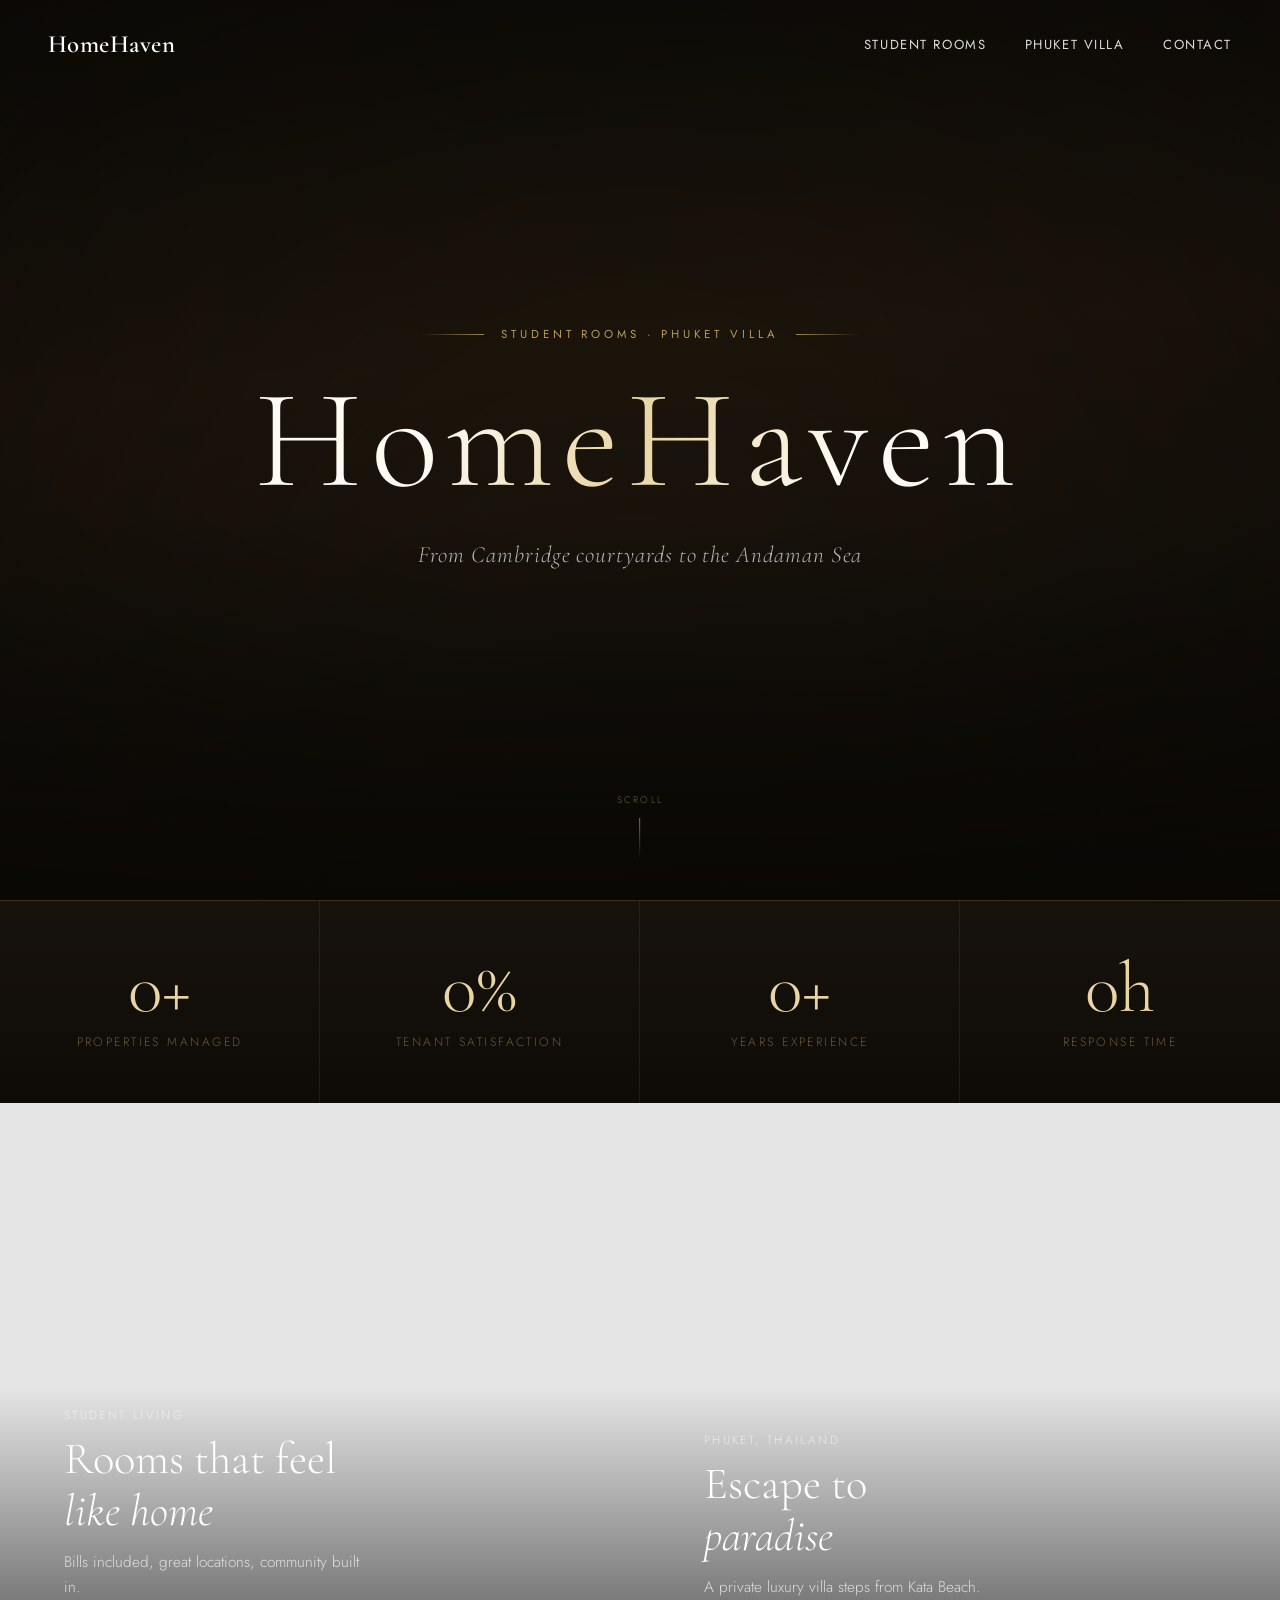
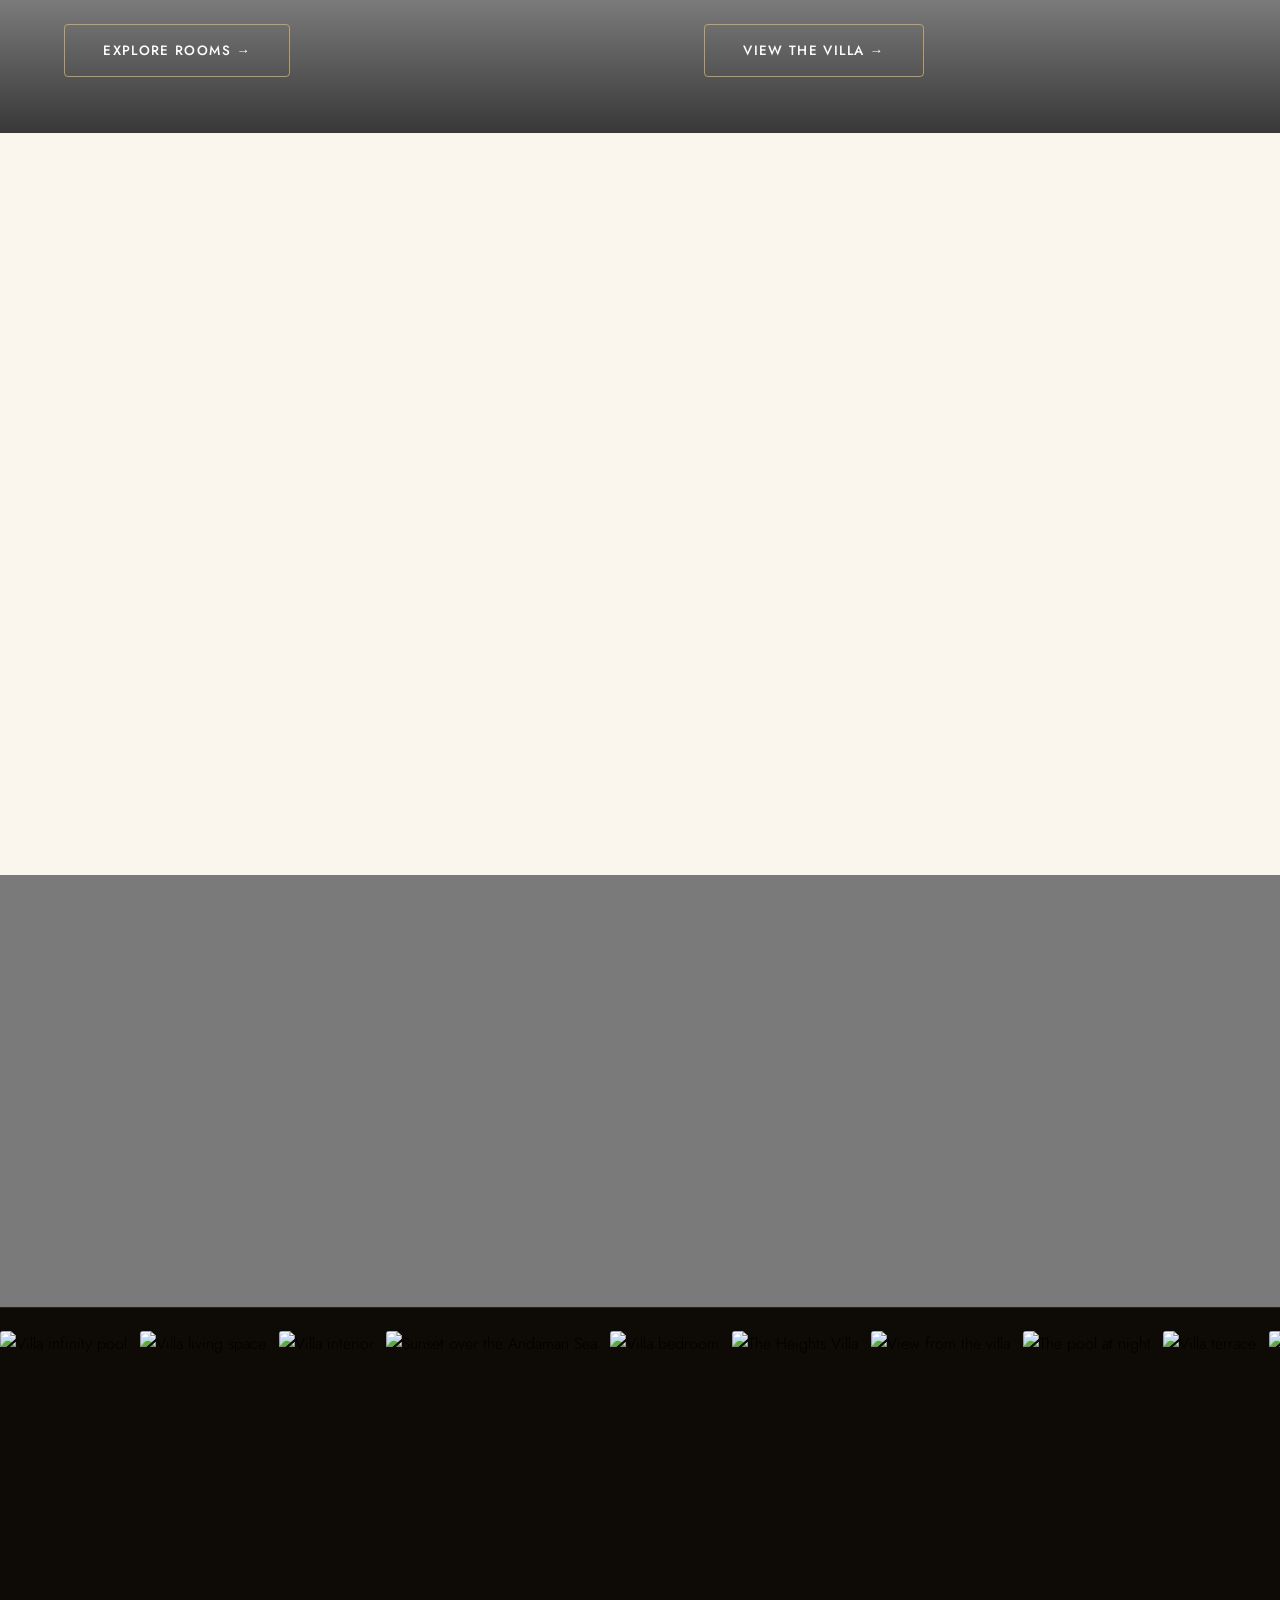
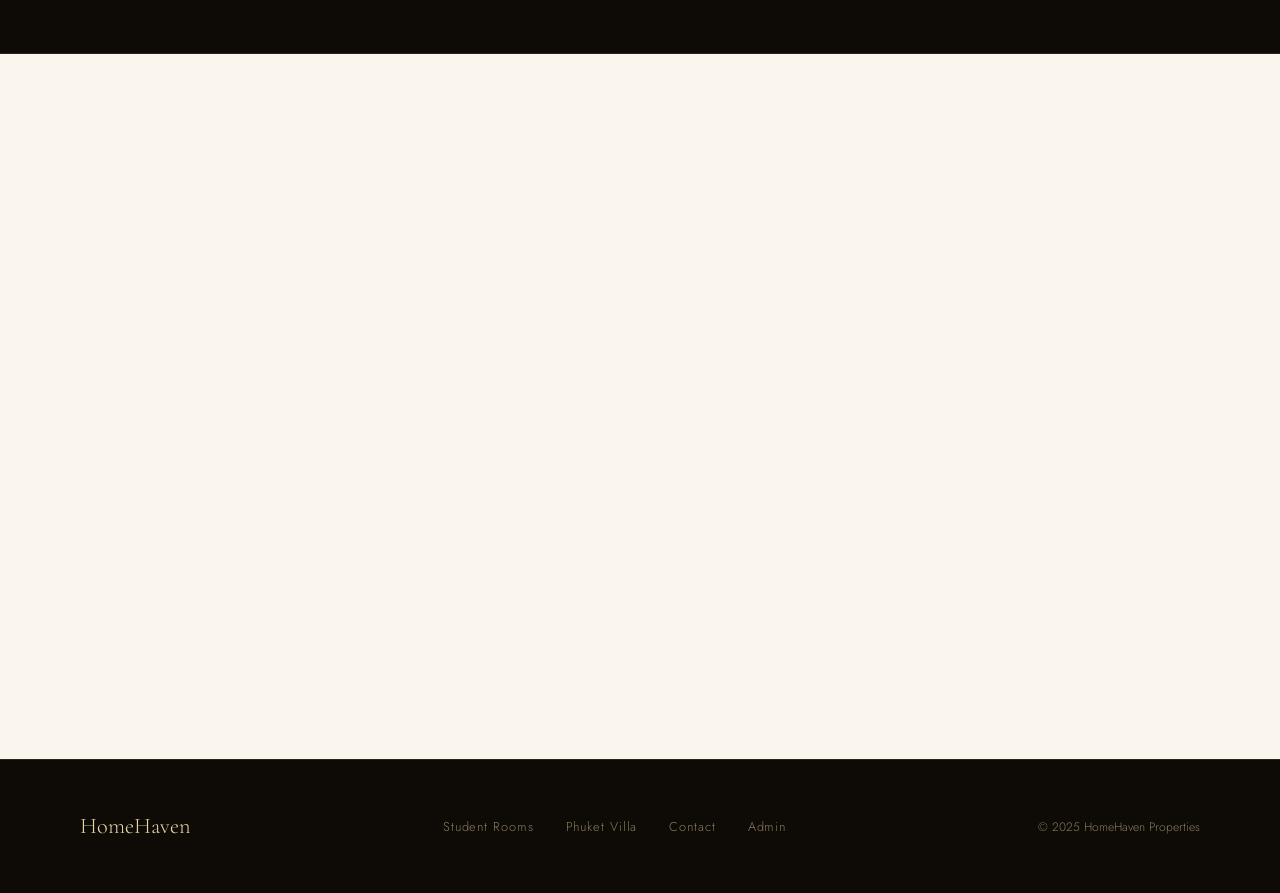
==== index.html @ a773c7b1 "Luxury resort redesign — champagne gold theme, photo marquee, Cloudinary imagery" ====
<!DOCTYPE html>
<html lang="en">
<head>
  <meta charset="UTF-8"/>
  <meta name="viewport" content="width=device-width, initial-scale=1.0"/>
  <title>HomeHaven — Private Stays · Phuket Villa & Cambridge Rooms</title>
  <meta name="description" content="HomeHaven Properties — a private luxury villa above Kata Beach, Phuket, and considered student rooms in Cambridge. Short stays, looked after properly."/>
  <meta name="theme-color" content="#0e0b07"/>
  <link rel="icon" href="data:image/svg+xml,%3Csvg xmlns='http://www.w3.org/2000/svg' viewBox='0 0 32 32'%3E%3Crect width='32' height='32' rx='6' fill='%230e0b07'/%3E%3Ctext x='16' y='22' font-family='Georgia,serif' font-size='18' fill='%23d4b36a' text-anchor='middle'%3EH%3C/text%3E%3C/svg%3E"/>
  <link rel="stylesheet" href="css/main.css"/>
  <link href="https://fonts.googleapis.com/css2?family=Cormorant+Garamond:ital,wght@0,300;0,400;0,600;1,300;1,400&family=Jost:wght@300;400;500&display=swap" rel="stylesheet"/>
</head>
<body>

  <nav class="main-nav" id="mainNav">
    <a href="index.html" class="nav-logo">HomeHaven</a>
    <div class="nav-links">
      <a href="student.html" class="nav-link">Student Rooms</a>
      <a href="phuket.html" class="nav-link">Phuket Villa</a>
      <a href="#contact" class="nav-link">Contact</a>
    </div>
    <button class="nav-toggle" id="navToggle" aria-label="Menu"><span></span><span></span><span></span></button>
  </nav>

  <!-- LAYERED PARALLAX HERO (position:fixed, behind page) -->
  <div class="para-hero" id="paraHero">
    <div class="para-layer para-sky" aria-hidden="true"></div>
    <div class="para-layer para-bg" aria-hidden="true"></div>
<div class="para-vignette" aria-hidden="true"></div>
    <div class="para-content">
      <p class="para-eyebrow">Holiday Homes &nbsp;&middot;&nbsp; Phuket Villa</p>
      <h1 class="para-wordmark">HomeHaven</h1>
      <p class="para-tagline">From Cambridge courtyards to the Andaman Sea</p>
    </div>
    <div class="para-scroll" aria-hidden="true">
      <span>Scroll</span>
      <div class="para-scroll-bar"></div>
    </div>
  </div>
  <!-- SPACER: reserves scroll distance for the fixed hero -->
  <div class="para-spacer"></div>
  <!-- PAGE BODY: slides over the hero as you scroll -->
  <div class="page-body">

  <!-- STATS STRIP -->
  <div class="stats-strip">
    <div class="stats-grid">
      <div class="stat-item">
        <p class="stat-number"><span data-count="50" id="hhStat1Num">0</span>+</p>
        <p class="stat-label" id="hhStat1Label">Properties managed</p>
      </div>
      <div class="stat-item">
        <p class="stat-number"><span data-count="98" id="hhStat2Num">0</span>%</p>
        <p class="stat-label" id="hhStat2Label">Tenant satisfaction</p>
      </div>
      <div class="stat-item">
        <p class="stat-number"><span data-count="10" id="hhStat3Num">0</span>+</p>
        <p class="stat-label" id="hhStat3Label">Years experience</p>
      </div>
      <div class="stat-item">
        <p class="stat-number"><span data-count="24" id="hhStat4Num">0</span>h</p>
        <p class="stat-label" id="hhStat4Label">Response time</p>
      </div>
    </div>
  </div>

  <!-- SPLIT PANELS — each with its own fixed background -->
  <section class="split-intro">
    <a href="student.html" class="split-panel split-student">
      <div class="split-content">
        <span class="split-tag">Student Living</span>
        <h2>Rooms that feel<br/><em>like home</em></h2>
        <p>Bills included, great locations, community built in.</p>
        <span class="btn btn-ghost">Explore Rooms →</span>
      </div>
    </a>
    <a href="phuket.html" class="split-panel split-holiday">
      <div class="split-content">
        <span class="split-tag">Phuket, Thailand</span>
        <h2>Escape to<br/><em>paradise</em></h2>
        <p>A private luxury villa steps from Kata Beach.</p>
        <span class="btn btn-ghost">View the Villa →</span>
      </div>
    </a>
  </section>

  <!-- WHY US -->
  <section class="why-section">
    <div class="container">
      <div class="reveal" style="text-align:center">
        <span class="section-label">Why rent with us</span>
        <h2 class="section-title centered">Everything taken care of</h2>
      </div>
      <div class="features-grid">
        <div class="feature-card reveal reveal-delay-1">
          <span class="feature-num">01</span>
          <svg class="feature-svg" viewBox="0 0 24 24" fill="none" stroke="currentColor" stroke-width="1.5" stroke-linecap="round" stroke-linejoin="round"><polygon points="13 2 3 14 12 14 11 22 21 10 12 10 13 2"/></svg>
          <h3>Fast Response</h3>
          <p>Enquiries answered within 24 hours, viewings arranged around you.</p>
        </div>
        <div class="feature-card reveal reveal-delay-2">
          <span class="feature-num">02</span>
          <svg class="feature-svg" viewBox="0 0 24 24" fill="none" stroke="currentColor" stroke-width="1.5" stroke-linecap="round" stroke-linejoin="round"><circle cx="7.5" cy="15.5" r="5.5"/><path d="M21 2l-9.6 9.6M15.5 7.5l3 3"/></svg>
          <h3>Hassle-Free</h3>
          <p>Clear contracts, transparent pricing, no hidden fees ever.</p>
        </div>
        <div class="feature-card reveal reveal-delay-3">
          <span class="feature-num">03</span>
          <svg class="feature-svg" viewBox="0 0 24 24" fill="none" stroke="currentColor" stroke-width="1.5" stroke-linecap="round" stroke-linejoin="round"><path d="M3 9l9-7 9 7v11a2 2 0 0 1-2 2H5a2 2 0 0 1-2-2z"/><polyline points="9 22 9 12 15 12 15 22"/></svg>
          <h3>Well-Maintained</h3>
          <p>All properties inspected regularly. Issues resolved promptly.</p>
        </div>
        <div class="feature-card reveal reveal-delay-4">
          <span class="feature-num">04</span>
          <svg class="feature-svg" viewBox="0 0 24 24" fill="none" stroke="currentColor" stroke-width="1.5" stroke-linecap="round" stroke-linejoin="round"><path d="M21 10c0 7-9 13-9 13s-9-6-9-13a9 9 0 0 1 18 0z"/><circle cx="12" cy="10" r="3"/></svg>
          <h3>Great Locations</h3>
          <p>Cambridge city centre and the shores of Phuket, Thailand.</p>
        </div>
      </div>
    </div>
  </section>

  <!-- PARALLAX QUOTE BAND -->
  <div class="parallax-band student-band-parallax">
    <div class="band-inner reveal">
      <p class="band-quote" id="hhQuote">"The best accommodation I've ever rented. It genuinely felt like home."</p>
      <cite class="band-cite" id="hhCite">— Previous tenant, Cambridge</cite>
    </div>
  </div>

  <!-- PHOTO MARQUEE -->
  <section class="photo-marquee" aria-label="Photo gallery">
    <div class="marquee-track">
      <div class="marquee-set">
        <img src="https://res.cloudinary.com/dgioaobur/image/upload/w_700,h_450,c_fill,g_auto,q_80,e_improve:40/Pool_jyj96w.jpg" alt="Villa infinity pool" loading="lazy"/>
        <img src="https://res.cloudinary.com/dgioaobur/image/upload/w_700,h_450,c_fill,g_auto,q_80,e_improve:40/B21_016_hq6j8l.jpg" alt="Villa living space" loading="lazy"/>
        <img src="https://res.cloudinary.com/dgioaobur/image/upload/w_700,h_450,c_fill,g_auto,q_80,e_improve:40/IMG_3036_w53472.jpg" alt="Villa interior" loading="lazy"/>
        <img src="https://res.cloudinary.com/dgioaobur/image/upload/w_700,h_450,c_fill,g_auto,q_80,e_improve:40/Sunset_5_es90xj.jpg" alt="Sunset over the Andaman Sea" loading="lazy"/>
        <img src="https://res.cloudinary.com/dgioaobur/image/upload/w_700,h_450,c_fill,g_auto,q_80,e_improve:40/IMG_2953_r1592f.jpg" alt="Villa bedroom" loading="lazy"/>
        <img src="https://res.cloudinary.com/dgioaobur/image/upload/w_700,h_450,c_fill,g_auto,q_80,e_improve:40/148686EC-40CD-46A1-A7B8-25753C9300AB_kpv21v.jpg" alt="The Heights Villa" loading="lazy"/>
        <img src="https://res.cloudinary.com/dgioaobur/image/upload/w_700,h_450,c_fill,g_auto,q_80,e_improve:40/B21_035_vsjcib.jpg" alt="View from the villa" loading="lazy"/>
        <img src="https://res.cloudinary.com/dgioaobur/image/upload/w_700,h_450,c_fill,g_auto,q_80,e_improve:40/Pool_at_night_lqd35w.jpg" alt="The pool at night" loading="lazy"/>
        <img src="https://res.cloudinary.com/dgioaobur/image/upload/w_700,h_450,c_fill,g_auto,q_80,e_improve:40/B21_070_kd32f7.jpg" alt="Villa terrace" loading="lazy"/>
        <img src="https://res.cloudinary.com/dgioaobur/image/upload/w_700,h_450,c_fill,g_auto,q_80,e_improve:40/B21_061_lis3tp.jpg" alt="Inside the villa" loading="lazy"/>
      </div>
      <div class="marquee-set" aria-hidden="true">
        <img src="https://res.cloudinary.com/dgioaobur/image/upload/w_700,h_450,c_fill,g_auto,q_80,e_improve:40/Pool_jyj96w.jpg" alt="Villa infinity pool" loading="lazy"/>
        <img src="https://res.cloudinary.com/dgioaobur/image/upload/w_700,h_450,c_fill,g_auto,q_80,e_improve:40/B21_016_hq6j8l.jpg" alt="Villa living space" loading="lazy"/>
        <img src="https://res.cloudinary.com/dgioaobur/image/upload/w_700,h_450,c_fill,g_auto,q_80,e_improve:40/IMG_3036_w53472.jpg" alt="Villa interior" loading="lazy"/>
        <img src="https://res.cloudinary.com/dgioaobur/image/upload/w_700,h_450,c_fill,g_auto,q_80,e_improve:40/Sunset_5_es90xj.jpg" alt="Sunset over the Andaman Sea" loading="lazy"/>
        <img src="https://res.cloudinary.com/dgioaobur/image/upload/w_700,h_450,c_fill,g_auto,q_80,e_improve:40/IMG_2953_r1592f.jpg" alt="Villa bedroom" loading="lazy"/>
        <img src="https://res.cloudinary.com/dgioaobur/image/upload/w_700,h_450,c_fill,g_auto,q_80,e_improve:40/148686EC-40CD-46A1-A7B8-25753C9300AB_kpv21v.jpg" alt="The Heights Villa" loading="lazy"/>
        <img src="https://res.cloudinary.com/dgioaobur/image/upload/w_700,h_450,c_fill,g_auto,q_80,e_improve:40/B21_035_vsjcib.jpg" alt="View from the villa" loading="lazy"/>
        <img src="https://res.cloudinary.com/dgioaobur/image/upload/w_700,h_450,c_fill,g_auto,q_80,e_improve:40/Pool_at_night_lqd35w.jpg" alt="The pool at night" loading="lazy"/>
        <img src="https://res.cloudinary.com/dgioaobur/image/upload/w_700,h_450,c_fill,g_auto,q_80,e_improve:40/B21_070_kd32f7.jpg" alt="Villa terrace" loading="lazy"/>
        <img src="https://res.cloudinary.com/dgioaobur/image/upload/w_700,h_450,c_fill,g_auto,q_80,e_improve:40/B21_061_lis3tp.jpg" alt="Inside the villa" loading="lazy"/>
      </div>
    </div>
  </section>

  <!-- CONTACT -->
  <section class="contact-section" id="contact">
    <div class="container">
      <div class="contact-grid">
        <div class="reveal">
          <span class="section-label">Get in touch</span>
          <h2 class="section-title" style="margin-bottom:1rem">Let's talk</h2>
          <p class="contact-text" style="color:var(--warm-muted);font-size:0.96rem;margin-bottom:2rem">Interested in a property or have a question? Drop us a message.</p>
          <p class="contact-detail">📧 <a href="mailto:suziezhu7717@gmail.com" id="hhEmail">suziezhu7717@gmail.com</a></p>
          <p class="contact-detail">📞 <a href="tel:07762219808" id="hhPhone">07762219808</a></p>
        </div>
        <form class="contact-form reveal reveal-delay-2" id="contactForm">
          <input type="text" name="name" placeholder="Your name" required/>
          <input type="email" name="email" placeholder="Email address" required/>
          <select name="interest">
            <option value="">Interested in…</option>
            <option>Student rooms</option>
            <option>Phuket villa</option>
            <option>General enquiry</option>
          </select>
          <textarea name="message" rows="4" placeholder="Your message"></textarea>
          <button type="submit" class="btn-submit">Send message</button>
          <p class="form-success" id="formSuccess"></p>
        </form>
      </div>
    </div>
  </section>

  <footer class="site-footer">
    <div class="container footer-inner">
      <p class="footer-logo">HomeHaven</p>
      <nav class="footer-nav">
        <a href="student.html">Student Rooms</a>
        <a href="phuket.html">Phuket Villa</a>
        <a href="#contact">Contact</a>
        <a href="admin/">Admin</a>
      </nav>
      <p class="footer-legal">© 2025 HomeHaven Properties</p>
    </div>
  </footer>

  </div><!-- /page-body -->

  <div class="property-modal" id="propModal">
    <div class="modal-backdrop" id="modalBackdrop"></div>
    <div class="modal-content"><button class="modal-close" id="modalClose">✕</button><div id="modalBody"></div></div>
  </div>

  <script src="js/properties.js"></script>
  <script src="js/content.js"></script>
  <script src="js/main.js"></script>
  <script>
  // ── CONFIG LOADER (config/index.json) ─────────────────────────────────────
  fetch('config/index.json', { cache: 'no-cache' }).then(r => r.json()).then(cfg => {
    const set = (sel, val) => { const el = document.querySelector(sel); if (el) el.textContent = val; };

    // Hero eyebrow
    set('.para-eyebrow', cfg.hero.eyebrow);
    if (cfg.hero.tagline) set('.para-tagline', cfg.hero.tagline);

    // Split panels
    document.querySelectorAll('.split-panel').forEach((panel, i) => {
      const p = cfg.splitPanels[i]; if (!p) return;
      set.call(null, '', ''); // no-op; use direct queries below
      const tag = panel.querySelector('.split-tag');
      const h2  = panel.querySelector('h2');
      const txt = panel.querySelector('p');
      const btn = panel.querySelector('.btn');
      if (tag) tag.textContent = p.tag;
      if (h2)  h2.innerHTML = p.headingLine1 + '<br/><em>' + p.headingLine2 + '</em>';
      if (txt) txt.textContent = p.text;
      if (btn) btn.textContent = p.button;
    });

    // Why us
    set('.why-section .section-label', cfg.whyUs.sectionLabel);
    set('.why-section .section-title', cfg.whyUs.heading);
    document.querySelectorAll('.feature-card').forEach((card, i) => {
      const item = cfg.whyUs.cards[i]; if (!item) return;
      card.querySelector('.feature-num').textContent = item.num;
      card.querySelector('h3').textContent = item.heading;
      card.querySelector('p').textContent = item.text;
    });

    // Contact section
    set('.contact-section .section-label', cfg.contact.sectionLabel);
    set('.contact-section .section-title', cfg.contact.heading);
    set('.contact-text', cfg.contact.text);

    // Footer
    set('.footer-legal', cfg.footer.legal);
  }).catch(() => {});
  </script>
</body>
</html>
---- css/main.css ----
/* =============================================
   HOMEHAVEN — MAIN CSS v2
   True parallax: background-attachment:fixed
   Fully responsive with clamp() and fluid grids
   ============================================= */

:root {
  --warm-bg: #faf6ee;
  --warm-mid: #e9dfc9;
  --warm-dark: #17120c;
  --warm-accent: #a8802e;
  --warm-accent-light: #d4b36a;
  --warm-text: #33291b;
  --warm-muted: #7d6b4e;

  --modern-bg: #f6f3ea;
  --modern-dark: #0d1410;
  --modern-accent: #a8802e;
  --modern-accent-light: #d4b36a;
  --modern-text: #1a2019;
  --modern-muted: #5d604f;
  --modern-line: #d9d2bd;

  --gold: #a8802e;
  --gold-light: #d4b36a;
  --champagne: #e9d5a3;

  --white: #ffffff;
  --radius: 4px;
  --radius-lg: 14px;
  --shadow: 0 4px 28px rgba(0,0,0,0.09);
  --shadow-lg: 0 16px 56px rgba(0,0,0,0.16);
  --tr: 0.35s cubic-bezier(0.4,0,0.2,1);

  /* Fluid spacing */
  --space-xs: clamp(0.5rem, 1vw, 0.75rem);
  --space-sm: clamp(1rem, 2vw, 1.5rem);
  --space-md: clamp(2rem, 4vw, 3.5rem);
  --space-lg: clamp(4rem, 8vw, 7rem);
  --space-xl: clamp(6rem, 12vw, 10rem);
}

*, *::before, *::after { box-sizing: border-box; margin: 0; padding: 0; }
html { scroll-behavior: smooth; font-size: 16px; }
body { font-family: 'Jost', sans-serif; font-weight: 300; line-height: 1.65; -webkit-font-smoothing: antialiased; }
img { max-width: 100%; display: block; }
a { text-decoration: none; color: inherit; }
button { cursor: pointer; border: none; background: none; font-family: inherit; }

/* =============================================
   CONTAINER
   ============================================= */
.container {
  max-width: min(1240px, 95vw);
  margin: 0 auto;
  padding: 0 clamp(1rem, 4vw, 3rem);
}

/* =============================================
   NAV
   ============================================= */
.main-nav {
  position: fixed; top: 0; left: 0; right: 0;
  z-index: 100;
  display: flex; align-items: center; justify-content: space-between;
  padding: clamp(1rem, 2.5vw, 1.5rem) clamp(1.5rem, 4vw, 3rem);
  transition: background var(--tr), padding var(--tr), box-shadow var(--tr);
}

.main-nav.scrolled {
  background: rgba(14,11,7,0.82);
  backdrop-filter: blur(18px);
  -webkit-backdrop-filter: blur(18px);
  padding: 0.9rem clamp(1.5rem, 4vw, 3rem);
  box-shadow: 0 1px 0 rgba(212,179,106,0.18);
}

.nav-logo {
  font-family: 'Cormorant Garamond', serif;
  font-size: clamp(1.2rem, 2.5vw, 1.55rem);
  font-weight: 600; letter-spacing: 0.02em;
  color: var(--white); transition: color var(--tr);
}
.main-nav.scrolled .nav-logo { color: var(--champagne); }

.nav-links { display: flex; gap: clamp(1.5rem, 3vw, 2.5rem); align-items: center; }

.nav-link {
  font-size: clamp(0.72rem, 1.1vw, 0.82rem);
  font-weight: 400; letter-spacing: 0.12em; text-transform: uppercase;
  color: rgba(255,255,255,0.85); transition: color var(--tr);
  position: relative;
}
.nav-link::after {
  content: ''; position: absolute; bottom: -3px; left: 0;
  width: 0; height: 1px; background: currentColor; transition: width var(--tr);
}
.nav-link:hover::after, .nav-link.active::after { width: 100%; }
.main-nav.scrolled .nav-link { color: rgba(233,213,163,0.66); }
.main-nav.scrolled .nav-link.active { color: var(--gold-light); }

.nav-toggle { display: none; flex-direction: column; gap: 5px; padding: 6px; z-index: 101; }
.nav-toggle span { display: block; width: 22px; height: 1.5px; background: var(--white); transition: var(--tr); }
.main-nav.scrolled .nav-toggle span { background: var(--champagne); }

.nav-toggle.open span:nth-child(1) { transform: rotate(45deg) translate(4px, 4px); }
.nav-toggle.open span:nth-child(2) { opacity: 0; }
.nav-toggle.open span:nth-child(3) { transform: rotate(-45deg) translate(4px, -4px); }

/* =============================================
   TRUE PARALLAX HERO
   background-attachment: fixed keeps image still;
   text (z-index:2) scrolls naturally over it
   ============================================= */

.parallax-hero {
  position: relative;
  height: 100svh; min-height: 560px;
  display: flex; align-items: center; justify-content: center;
  overflow: hidden;
}

/* The fixed background — image stays put as page scrolls */
.parallax-hero::before {
  content: '';
  position: absolute; inset: 0;
  background-attachment: fixed;
  background-size: cover;
  background-position: center 90% 90%;
  z-index: 0;
}

/* Darkening overlay */
.parallax-hero::after {
  content: '';
  position: absolute; inset: 0;
  z-index: 1;
}

/* Text content scrolls over the fixed image */
.parallax-hero .hero-content {
  position: relative;
  z-index: 2;
  color: var(--white);
  text-align: center;
  padding: 0 clamp(1rem, 5vw, 3rem);
  max-width: min(820px, 95vw);
  animation: heroUp 1.2s cubic-bezier(0.22,1,0.36,1) forwards;
}

@keyframes heroUp {
  from { opacity: 0; transform: translateY(36px); }
  to   { opacity: 1; transform: translateY(0); }
}

/* =============================================
   LAYERED PARALLAX HERO
   ============================================= */
.para-hero {
  position: fixed; top: 0; left: 0; right: 0;
  height: 100svh; min-height: 620px;
  overflow: hidden; z-index: 0;
  background: #0a0805;
}

.para-layer { position: absolute; will-change: transform; }

.para-sky {
  inset: 0; z-index: 0;
  background: linear-gradient(175deg, #0e0c08 0%, #1e160c 40%, #14100a 70%, #0a0805 100%);
}

.para-bg {
  inset: 0; z-index: 1;
  background-image: url('https://res.cloudinary.com/dgioaobur/image/upload/w_2000,h_2400,c_fill,g_center,q_85,e_improve:40,e_vibrance:15/Boat_photo_xyisib.jpg');
  background-size: cover; background-position: center 35%;
  opacity: 0.72;
}

.para-mid {
  position: absolute;
  bottom: 0; left: -2px; right: -2px;
  height: 58%; z-index: 2;
}
.para-mid svg, .para-fg svg {
  position: absolute; bottom: 0; left: 0; width: 100%; height: 100%;
}

.para-fg {
  position: absolute;
  bottom: 0; left: -2px; right: -2px;
  height: 44%; z-index: 3;
}

.para-vignette {
  position: absolute; inset: 0; z-index: 4; pointer-events: none;
  background:
    radial-gradient(ellipse at 50% 100%, transparent 30%, rgba(10,8,5,0.55) 100%),
    linear-gradient(to bottom, rgba(10,8,5,0.2) 0%, transparent 22%, transparent 58%, rgba(10,8,5,0.88) 100%);
}

.para-content {
  position: absolute; inset: 0; z-index: 5;
  display: flex; flex-direction: column;
  align-items: center; justify-content: center;
  color: #fff; text-align: center;
  padding: 0 clamp(1rem, 5vw, 3rem);
  will-change: transform, opacity;
  animation: paraIn 1.8s cubic-bezier(0.22,1,0.36,1) both;
}
@keyframes paraIn {
  from { opacity: 0; }
  to   { opacity: 1; }
}

.para-eyebrow {
  font-family: 'Jost', sans-serif;
  font-size: clamp(0.6rem, 0.9vw, 0.75rem);
  font-weight: 400; letter-spacing: 0.34em; text-transform: uppercase;
  color: rgba(212,179,106,0.85); margin-bottom: 1.6rem;
  display: flex; align-items: center; gap: 1.1rem;
}
.para-eyebrow::before, .para-eyebrow::after {
  content: ''; width: clamp(28px, 5vw, 64px); height: 1px;
  background: linear-gradient(to right, transparent, rgba(212,179,106,0.7));
}
.para-eyebrow::after { background: linear-gradient(to left, transparent, rgba(212,179,106,0.7)); }

.para-wordmark {
  font-family: 'Cormorant Garamond', serif;
  font-size: clamp(4.5rem, 11vw, 10rem);
  font-weight: 300; line-height: 1;
  background: linear-gradient(115deg, #fdfaf2 25%, var(--champagne) 50%, #fdfaf2 75%);
  -webkit-background-clip: text; background-clip: text;
  color: transparent;
  animation: wordmarkTrack 2.6s cubic-bezier(0.22,1,0.36,1) both;
}
@keyframes wordmarkTrack {
  from { letter-spacing: 0.22em; opacity: 0; filter: blur(6px); }
  to   { letter-spacing: 0.06em; opacity: 1; filter: blur(0); }
}
.para-tagline {
  margin-top: 1.6rem;
  font-family: 'Cormorant Garamond', serif; font-style: italic;
  font-size: clamp(1.05rem, 2.2vw, 1.45rem); font-weight: 300;
  color: rgba(255,255,255,0.68); letter-spacing: 0.04em;
  animation: paraIn 2.6s 0.6s cubic-bezier(0.22,1,0.36,1) both;
}

.para-scroll {
  position: absolute; bottom: 2.5rem; left: 50%; transform: translateX(-50%);
  z-index: 6;
  display: flex; flex-direction: column; align-items: center; gap: 0.6rem;
  color: rgba(212,179,106,0.5);
  font-family: 'Jost', sans-serif;
  font-size: 0.6rem; letter-spacing: 0.22em; text-transform: uppercase;
  animation: paraScrollBounce 2.5s ease-in-out infinite;
}
.para-scroll-bar {
  width: 1px; height: 42px;
  background: linear-gradient(to bottom, rgba(212,179,106,0.65), transparent);
}
@keyframes paraScrollBounce {
  0%, 100% { opacity: 0.38; transform: translateX(-50%) translateY(0); }
  50%       { opacity: 0.7;  transform: translateX(-50%) translateY(8px); }
}

.para-spacer { height: 100svh; pointer-events: none; }
.page-body   { position: relative; z-index: 1; }

/* Student hero */
.student-hero::before {
  background-image: url('https://images.unsplash.com/photo-1555854877-bab0e564b8d5?w=1800&q=80');
  background-position: center 40%;
}
.student-hero::after {
  background: linear-gradient(110deg, rgba(44,33,24,0.76) 0%, rgba(44,33,24,0.15) 65%);
}
.student-hero .hero-content { text-align: left; margin: 0 0 0 5vw; max-width: 620px; }

/* Phuket hero */
.phuket-hero::before {
  background-image: url('https://res.cloudinary.com/dgioaobur/image/upload/w_1800,h_1200,c_fill,g_auto,q_80/B21_035_vsjcib.jpg');
  background-position: center 40%;
}
.phuket-hero::after {
  background: linear-gradient(to bottom, rgba(14,18,9,0.55) 0%, rgba(14,18,9,0.3) 45%, rgba(14,18,9,0.7) 100%);
}

/* Section parallax (mid-page) */
.parallax-band {
  position: relative;
  padding: clamp(5rem, 12vw, 9rem) 0;
  overflow: hidden;
}
.parallax-band::before {
  content: '';
  position: absolute; inset: 0;
  background-attachment: fixed;
  background-size: cover;
  background-position: center;
  z-index: 0;
}
.parallax-band::after {
  content: '';
  position: absolute; inset: 0;
  background: rgba(0,0,0,0.52);
  z-index: 1;
}
.parallax-band .band-inner {
  position: relative; z-index: 2;
  color: var(--white); text-align: center;
  padding: 0 clamp(1rem, 5vw, 3rem);
}
.band-inner::before {
  content: ''; display: block; width: 56px; height: 1px;
  background: var(--gold-light); margin: 0 auto 2.2rem; opacity: 0.85;
}

.student-band-parallax::before {
  background-image: url('https://res.cloudinary.com/dgioaobur/image/upload/w_1800,h_900,c_fill,g_auto,q_85,e_improve:40,e_vibrance:15/Sunset_5_es90xj.jpg');
}
.phuket-band-parallax::before {
  background-image: url('https://res.cloudinary.com/dgioaobur/image/upload/w_1800,h_900,c_fill,g_auto,q_85,e_improve:40,e_vibrance:15/IMG_2927_fmneuz.jpg');
}

/* =============================================
   HERO TYPOGRAPHY
   ============================================= */
.hero-eyebrow {
  display: inline-block;
  font-size: clamp(0.68rem, 1.2vw, 0.78rem);
  letter-spacing: 0.24em; text-transform: uppercase;
  color: rgba(255,255,255,0.6);
  margin-bottom: clamp(1rem, 2vw, 1.5rem);
}

.hero-title {
  font-family: 'Cormorant Garamond', serif;
  font-size: clamp(3rem, 8vw, 6.5rem);
  font-weight: 300; line-height: 1.06;
  margin-bottom: clamp(1rem, 2vw, 1.5rem);
}
.hero-title em { font-style: italic; font-weight: 400; }

.hero-sub {
  font-size: clamp(0.95rem, 1.8vw, 1.1rem);
  color: rgba(255,255,255,0.72);
  max-width: 520px; margin: 0 auto clamp(2rem, 4vw, 3rem);
  font-weight: 300;
}
.student-hero .hero-sub { margin-left: 0; }

.hero-ctas { display: flex; gap: 1rem; justify-content: center; flex-wrap: wrap; }
.student-hero .hero-ctas { justify-content: flex-start; }

.scroll-hint {
  position: absolute; bottom: clamp(1.5rem, 3vw, 2.5rem); left: 50%;
  transform: translateX(-50%);
  z-index: 2; color: rgba(255,255,255,0.45);
  display: flex; flex-direction: column; align-items: center; gap: 0.5rem;
  font-size: 0.68rem; letter-spacing: 0.15em; text-transform: uppercase;
  animation: scrollPulse 2.2s ease-in-out infinite;
}
.scroll-hint-line { width: 1px; height: 36px; background: linear-gradient(to bottom, rgba(255,255,255,0.45), transparent); }
@keyframes scrollPulse {
  0%,100% { transform: translateX(-50%) translateY(0); opacity: 0.6; }
  50%      { transform: translateX(-50%) translateY(7px); opacity: 1; }
}

/* =============================================
   BUTTONS
   ============================================= */
.btn {
  display: inline-block;
  padding: clamp(0.7rem, 1.5vw, 0.9rem) clamp(1.5rem, 3vw, 2.4rem);
  font-family: 'Jost', sans-serif;
  font-size: clamp(0.74rem, 1.2vw, 0.84rem);
  font-weight: 500; letter-spacing: 0.1em; text-transform: uppercase;
  transition: all var(--tr); border-radius: var(--radius);
  white-space: nowrap;
}
.btn-warm  { background: linear-gradient(135deg, #8f6b24, var(--gold-light)); color: #fff; }
.btn-warm:hover  { background: linear-gradient(135deg, var(--gold), #e2c47e); transform: translateY(-2px); box-shadow: 0 10px 30px rgba(168,128,46,0.45); }
.btn-modern { background: linear-gradient(135deg, #8f6b24, var(--gold-light)); color: #fff; }
.btn-modern:hover { background: linear-gradient(135deg, var(--gold), #e2c47e); transform: translateY(-2px); box-shadow: 0 10px 30px rgba(168,128,46,0.45); }
.btn-ghost  { border: 1px solid rgba(212,179,106,0.75); color: #fff; }
.btn-ghost:hover { border-color: var(--gold-light); background: rgba(212,179,106,0.14); box-shadow: 0 0 24px rgba(212,179,106,0.25); }
.btn-dark   { background: var(--warm-dark); color: #fff; }
.btn-dark:hover { background: var(--warm-accent); transform: translateY(-2px); }
.btn-lg { padding: clamp(0.9rem, 2vw, 1.15rem) clamp(2rem, 4vw, 3rem); font-size: clamp(0.8rem, 1.4vw, 0.92rem); }

/* =============================================
   SECTION TITLES
   ============================================= */
.section-label {
  display: block;
  font-size: clamp(0.68rem, 1.1vw, 0.76rem);
  letter-spacing: 0.28em; text-transform: uppercase;
  color: var(--gold);
  margin-bottom: 0.8rem;
}
.section-label::before {
  content: ''; display: inline-block; width: 2rem; height: 1px;
  background: var(--gold); margin-right: 0.8rem; vertical-align: middle; opacity: 0.7;
}
.section-title {
  font-family: 'Cormorant Garamond', serif;
  font-size: clamp(2rem, 5vw, 3.4rem);
  font-weight: 400; line-height: 1.15;
  color: var(--warm-dark);
  margin-bottom: clamp(2.5rem, 5vw, 4rem);
}
.section-title.centered { text-align: center; }
.section-title em { font-style: italic; }

/* =============================================
   HOMEPAGE SPLIT
   ============================================= */
.split-intro {
  display: grid;
  grid-template-columns: 1fr 1fr;
  min-height: clamp(400px, 70vh, 700px);
}

.split-panel {
  position: relative; overflow: hidden;
  display: flex; align-items: flex-end; padding: clamp(2rem, 5vw, 4rem);
  cursor: pointer;
}

/* Fixed background per panel */
.split-panel::before {
  content: '';
  position: absolute; inset: 0;
  background-attachment: fixed;
  background-size: cover;
  background-position: center;
  transition: transform 0.6s ease;
  z-index: 0;
}
.split-panel::after {
  content: ''; position: absolute; inset: 0;
  background: linear-gradient(to top, rgba(0,0,0,0.78) 0%, rgba(0,0,0,0.1) 55%);
  z-index: 1;
  transition: opacity var(--tr);
}
.split-panel:hover::after { opacity: 0.65; }
.split-panel::before { transition: transform 0.8s cubic-bezier(0.25,0.46,0.45,0.94); }
.split-panel:hover::before { transform: scale(1.06); }

.split-student::before { background-image: url('https://images.unsplash.com/photo-1522708323590-d24dbb6b0267?w=1400&q=80'); }
.split-holiday::before { background-image: url('https://res.cloudinary.com/dgioaobur/image/upload/w_1400,h_900,c_fill,g_auto,q_85,e_improve:40,e_vibrance:15/Pool_jyj96w.jpg'); }

.split-content {
  position: relative; z-index: 2; color: #fff;
  transform: translateY(8px); transition: transform var(--tr);
}
.split-panel:hover .split-content { transform: translateY(0); }

.split-tag {
  display: block;
  font-size: clamp(0.68rem, 1vw, 0.74rem);
  letter-spacing: 0.2em; text-transform: uppercase;
  color: rgba(255,255,255,0.58); margin-bottom: 0.6rem;
}
.split-content h2 {
  font-family: 'Cormorant Garamond', serif;
  font-size: clamp(1.8rem, 3.5vw, 2.8rem);
  font-weight: 300; line-height: 1.15; margin-bottom: 0.8rem;
}
.split-content h2 em { font-style: italic; }
.split-content p { color: rgba(255,255,255,0.72); font-size: clamp(0.85rem, 1.3vw, 0.96rem); max-width: 300px; margin-bottom: 1.5rem; }

/* =============================================
   STATS STRIP
   ============================================= */
.stats-strip {
  background: linear-gradient(180deg, #17120c, #0e0b07);
  border-top: 1px solid rgba(212,179,106,0.22);
}
.stats-grid {
  display: grid;
  grid-template-columns: repeat(4, 1fr);
}
.stat-item {
  display: flex; flex-direction: column; align-items: center; text-align: center;
  padding: clamp(2rem, 4vw, 3.5rem) clamp(1rem, 2vw, 2rem);
  border-right: 1px solid rgba(255,255,255,0.07);
}
.stat-item:last-child { border-right: none; }
.stat-number {
  font-family: 'Cormorant Garamond', serif;
  font-size: clamp(3rem, 6vw, 4.5rem);
  font-weight: 300; line-height: 1;
  color: var(--champagne); margin-bottom: 0.5rem;
}
.stat-label {
  font-size: clamp(0.68rem, 1vw, 0.76rem);
  letter-spacing: 0.2em; text-transform: uppercase;
  color: rgba(212,179,106,0.45);
}

/* =============================================
   FEATURES GRID
   ============================================= */
.why-section { padding: var(--space-xl) 0; background: var(--warm-bg); }

.features-grid {
  display: grid;
  grid-template-columns: repeat(4, 1fr);
  gap: 0 clamp(1.5rem, 3vw, 3rem);
}

.feature-card {
  background: transparent; border-radius: 0; box-shadow: none;
  padding: clamp(2rem, 3vw, 2.5rem) 0;
  text-align: left;
  border-top: 1px solid var(--warm-mid);
  position: relative;
  transition: none;
}
.feature-card::before {
  content: '';
  position: absolute; top: -1px; left: 0;
  width: 2.5rem; height: 2px;
  background: var(--warm-accent);
  transition: width 0.5s cubic-bezier(0.4,0,0.2,1);
}
.feature-card:hover::before { width: 100%; }
.feature-num {
  display: block;
  font-family: 'Cormorant Garamond', serif;
  font-size: clamp(2.5rem, 4vw, 3.5rem);
  font-weight: 300; line-height: 1;
  color: rgba(168,128,46,0.30);
  margin-bottom: 0.8rem;
}
.feature-svg {
  width: 26px; height: 26px;
  color: var(--warm-accent);
  margin-bottom: 1rem; display: block;
}
.feature-card h3 { font-family: 'Cormorant Garamond', serif; font-size: clamp(1.1rem, 1.8vw, 1.35rem); font-weight: 600; color: var(--warm-dark); margin-bottom: 0.5rem; }
.feature-card p { color: var(--warm-muted); font-size: clamp(0.82rem, 1.2vw, 0.9rem); }

/* =============================================
   PROPERTY CARDS
   ============================================= */
.properties-grid {
  display: grid;
  grid-template-columns: repeat(auto-fill, minmax(min(100%, 300px), 1fr));
  gap: clamp(1rem, 2.5vw, 2rem);
}

.property-card {
  border-radius: var(--radius-lg); overflow: hidden; cursor: pointer;
  background: #fff; box-shadow: var(--shadow);
  transition: transform var(--tr), box-shadow var(--tr);
}
.property-card:hover { transform: translateY(-8px); box-shadow: var(--shadow-lg); }

.card-image { position: relative; width: 100%; aspect-ratio: 16/10; overflow: hidden; background: var(--warm-mid); }
.card-image img { width: 100%; height: 100%; object-fit: cover; transition: transform 0.65s ease; }
.property-card:hover .card-image img { transform: scale(1.07); }

.card-badge { position: absolute; top: 0.9rem; right: 0.9rem; padding: 0.28rem 0.75rem; border-radius: 20px; font-size: 0.7rem; font-weight: 500; letter-spacing: 0.07em; text-transform: uppercase; }
.badge-available { background: #2d7d46; color: #fff; }
.badge-let        { background: #c0392b; color: #fff; }
.badge-unavailable{ background: #888; color: #fff; }

.card-body { padding: clamp(1rem, 2.5vw, 1.5rem); }
.card-tag { font-size: 0.72rem; letter-spacing: 0.14em; text-transform: uppercase; color: var(--warm-muted); margin-bottom: 0.35rem; }
.card-title { font-family: 'Cormorant Garamond', serif; font-size: clamp(1.1rem, 2vw, 1.35rem); font-weight: 600; color: var(--warm-dark); margin-bottom: 0.3rem; }
.card-location { font-size: 0.84rem; color: var(--warm-muted); margin-bottom: 0.8rem; }
.card-meta { display: flex; gap: 1rem; font-size: 0.8rem; color: var(--warm-muted); margin-bottom: 0.8rem; }
.card-price { font-size: 1.05rem; font-weight: 500; color: var(--warm-accent); }

.no-properties { text-align: center; padding: clamp(3rem, 8vw, 6rem) 2rem; color: var(--warm-muted); }
.no-properties .empty-icon { font-size: 3rem; margin-bottom: 1rem; }
.no-properties h3 { font-family: 'Cormorant Garamond', serif; font-size: 1.8rem; color: var(--warm-dark); margin-bottom: 0.4rem; }

/* =============================================
   PARALLAX QUOTE / BAND CONTENT
   ============================================= */
.band-quote {
  font-family: 'Cormorant Garamond', serif;
  font-size: clamp(1.5rem, 4vw, 2.8rem);
  font-style: italic; font-weight: 300; line-height: 1.4;
  margin-bottom: 1.2rem; color: #fff;
  transition: opacity 0.7s ease, transform 0.7s ease;
}
.band-cite {
  font-size: 0.78rem; letter-spacing: 0.16em; text-transform: uppercase;
  color: rgba(212,179,106,0.62);
  transition: opacity 0.7s ease, transform 0.7s ease;
}
.quote-fade { opacity: 0 !important; transform: translateY(12px); }

/* =============================================
   LISTINGS SECTION HEADER + FILTERS
   ============================================= */
.listings-section { padding: var(--space-lg) 0 var(--space-xl); }

.listings-header {
  display: flex; align-items: flex-end; justify-content: space-between;
  flex-wrap: wrap; gap: 1.5rem;
  margin-bottom: clamp(2rem, 4vw, 3rem);
}
.listings-header .section-title { margin-bottom: 0; }

.filter-bar { display: flex; gap: 0.5rem; flex-wrap: wrap; }
.filter-btn {
  padding: 0.45rem 1.1rem;
  border: 1.5px solid var(--warm-mid); border-radius: 24px;
  font-size: 0.76rem; font-weight: 400; letter-spacing: 0.07em;
  color: var(--warm-muted); background: transparent; transition: all var(--tr);
  font-family: 'Jost', sans-serif;
}
.filter-btn:hover, .filter-btn.active { background: var(--warm-accent); border-color: var(--warm-accent); color: #fff; }

/* Modern filter overrides */
.modern-filter.filter-btn:hover,
.modern-filter.filter-btn.active { background: var(--modern-accent); border-color: var(--modern-accent); }

/* =============================================
   MODAL
   ============================================= */
.property-modal {
  position: fixed; inset: 0; z-index: 200;
  display: flex; align-items: center; justify-content: center;
  opacity: 0; pointer-events: none; transition: opacity var(--tr);
  padding: clamp(1rem, 3vw, 2rem);
}
.property-modal.open { opacity: 1; pointer-events: all; }

.modal-backdrop { position: absolute; inset: 0; background: rgba(0,0,0,0.62); backdrop-filter: blur(5px); }

.modal-content {
  position: relative; z-index: 1; background: #fff;
  border-radius: var(--radius-lg);
  width: 100%; max-width: min(860px, 96vw);
  max-height: 92vh; overflow-y: auto;
  padding: clamp(1.5rem, 4vw, 3rem);
  transform: translateY(28px); transition: transform var(--tr);
}
.property-modal.open .modal-content { transform: translateY(0); }

.modal-close {
  position: absolute; top: 1.1rem; right: 1.3rem;
  width: 34px; height: 34px; border-radius: 50%;
  display: flex; align-items: center; justify-content: center;
  font-size: 1rem; color: var(--warm-muted); transition: background var(--tr);
}
.modal-close:hover { background: var(--warm-mid); }

.modal-gallery {
  display: grid; grid-template-columns: 2fr 1fr;
  gap: 0.4rem; border-radius: var(--radius); overflow: hidden; margin-bottom: 2rem;
}
.modal-main-img { aspect-ratio: 16/10; overflow: hidden; }
.modal-main-img img { width: 100%; height: 100%; object-fit: cover; }
.modal-thumbs { display: flex; flex-direction: column; gap: 0.4rem; }
.modal-thumbs img { flex: 1; width: 100%; min-height: 0; object-fit: cover; }
.modal-no-photo { aspect-ratio: 16/9; background: var(--warm-mid); display: flex; align-items: center; justify-content: center; font-size: 3rem; border-radius: var(--radius); margin-bottom: 2rem; }

.modal-body-grid { display: grid; grid-template-columns: 1fr 1fr; gap: clamp(1.5rem, 3vw, 2.5rem); }

.modal-title { font-family: 'Cormorant Garamond', serif; font-size: clamp(1.6rem, 3vw, 2.2rem); font-weight: 400; color: var(--warm-dark); margin-bottom: 0.35rem; grid-column: 1/-1; }
.modal-location { font-size: 0.88rem; color: var(--warm-muted); margin-bottom: 0.5rem; }
.modal-price { font-size: 1.35rem; font-weight: 500; color: var(--warm-accent); margin-bottom: clamp(1rem, 2vw, 1.5rem); }
.modal-desc { font-size: clamp(0.88rem, 1.3vw, 0.96rem); color: var(--warm-text); line-height: 1.75; }

.modal-meta-row { display: flex; gap: 1.5rem; font-size: 0.85rem; color: var(--warm-muted); margin-top: 1rem; }

.modal-features-title { font-size: 0.74rem; letter-spacing: 0.14em; text-transform: uppercase; color: var(--warm-muted); margin-bottom: 0.8rem; }
.modal-features { list-style: none; display: flex; flex-direction: column; gap: 0.45rem; }
.modal-features li { font-size: clamp(0.84rem, 1.2vw, 0.92rem); color: var(--warm-text); display: flex; align-items: flex-start; gap: 0.5rem; }
.modal-features li::before { content: '✓'; color: var(--warm-accent); font-weight: 700; flex-shrink: 0; margin-top: 2px; }

.modal-cta-row { grid-column: 1/-1; display: flex; gap: 1rem; margin-top: 1.5rem; flex-wrap: wrap; }

/* =============================================
   CONTACT SECTION
   ============================================= */
.contact-section { padding: var(--space-xl) 0; background: var(--warm-bg); }
.contact-grid { display: grid; grid-template-columns: 1fr 1fr; gap: clamp(3rem, 7vw, 6rem); align-items: start; }

.contact-text h2 { font-family: 'Cormorant Garamond', serif; font-size: clamp(1.8rem, 4vw, 2.6rem); font-weight: 400; color: var(--warm-dark); margin-bottom: 1rem; }
.contact-text p { color: var(--warm-muted); font-size: clamp(0.88rem, 1.3vw, 0.96rem); margin-bottom: 2rem; }
.contact-detail { font-size: 0.92rem; margin-bottom: 0.5rem; }
.contact-detail a { color: var(--warm-accent); }

.contact-form { display: flex; flex-direction: column; gap: 0.9rem; }
.contact-form input,
.contact-form select,
.contact-form textarea {
  font-family: 'Jost', sans-serif; font-size: 0.9rem; font-weight: 300;
  border: 1.5px solid var(--warm-mid); border-radius: var(--radius);
  padding: 0.85rem 1.15rem; background: #fff; color: var(--warm-dark);
  transition: border-color var(--tr); outline: none; width: 100%;
}
.contact-form input:focus,
.contact-form select:focus,
.contact-form textarea:focus { border-color: var(--warm-accent); }
.btn-submit { background: var(--warm-dark); color: #fff; padding: 1rem 2rem; align-self: flex-start; font-size: 0.82rem; letter-spacing: 0.1em; text-transform: uppercase; }
.btn-submit:hover { background: var(--warm-accent); }
.form-success { font-size: 0.85rem; color: var(--warm-accent); min-height: 1.2em; }

/* =============================================
   FOOTER
   ============================================= */
.site-footer { background: #0e0b07; color: rgba(233,213,163,0.55); border-top: 1px solid rgba(212,179,106,0.15); padding: clamp(2rem, 4vw, 3rem) 0; }
.footer-inner { display: flex; align-items: center; justify-content: space-between; flex-wrap: wrap; gap: 1.5rem; }
.footer-logo { font-family: 'Cormorant Garamond', serif; font-size: 1.4rem; color: var(--champagne); }
.footer-nav { display: flex; gap: clamp(1rem, 3vw, 2rem); flex-wrap: wrap; }
.footer-nav a { font-size: 0.8rem; letter-spacing: 0.07em; transition: color var(--tr); }
.footer-nav a:hover { color: #fff; }
.footer-legal { font-size: 0.76rem; }

/* =============================================
   REVEAL ANIMATIONS
   ============================================= */
.reveal { opacity: 0; transform: translateY(28px); transition: opacity 0.8s cubic-bezier(0.22,1,0.36,1), transform 0.8s cubic-bezier(0.22,1,0.36,1); }
.reveal.in { opacity: 1; transform: none; }
.reveal-delay-1 { transition-delay: 0.1s; }
.reveal-delay-2 { transition-delay: 0.2s; }
.reveal-delay-3 { transition-delay: 0.3s; }
.reveal-delay-4 { transition-delay: 0.4s; }

/* =============================================
   RESPONSIVE — mobile-first breakpoints
   ============================================= */
@media (max-width: 768px) {
  /* Nav */
  .nav-links { display: none; }
  .nav-toggle { display: flex; }
  .nav-links.open {
    display: flex; flex-direction: column;
    position: fixed; top: 0; left: 0; right: 0; bottom: 0;
    background: rgba(14,11,7,0.97); backdrop-filter: blur(12px);
    padding: 6rem 2.5rem 3rem; gap: 1.5rem;
    justify-content: flex-start;
  }
  .nav-links.open .nav-link {
    font-size: 1.4rem; letter-spacing: 0.06em;
    color: rgba(255,255,255,0.85);
  }

  /* Split */
  .split-intro { grid-template-columns: 1fr; }
  .split-panel { min-height: 50vw; }
  /* Disable fixed-attachment parallax on mobile (iOS doesn't support it) */
  .split-panel::before, .parallax-hero::before, .parallax-band::before {
    background-attachment: scroll;
  }

  /* Stats + Features */
  .stats-grid { grid-template-columns: 1fr 1fr; }
  .stat-item:nth-child(2) { border-right: none; }
  .stat-item:nth-child(n+3) { border-top: 1px solid rgba(255,255,255,0.07); }
  .features-grid { grid-template-columns: 1fr 1fr; gap: 0 clamp(1rem, 3vw, 2rem); }
  .feature-card { border-top: 1px solid var(--warm-mid); }

  /* Grids */
  .contact-grid { grid-template-columns: 1fr; gap: 3rem; }
  .modal-body-grid { grid-template-columns: 1fr; }
  .modal-gallery { grid-template-columns: 1fr; }
  .modal-thumbs { flex-direction: row; }
  .modal-thumbs img { height: 90px; width: auto; flex: 1; }

  /* Footer */
  .footer-inner { flex-direction: column; text-align: center; }
  .footer-nav { justify-content: center; }

  /* Listings header */
  .listings-header { flex-direction: column; align-items: flex-start; }

  /* Student hero left-aligned → centred on mobile */
  .student-hero .hero-content { text-align: center; margin: 0; max-width: 100%; padding: 0 1.5rem; }
  .student-hero .hero-ctas { justify-content: center; }
  .student-hero .hero-sub { margin: 0 auto clamp(2rem, 4vw, 3rem); }
}

@media (max-width: 480px) {
  .hero-ctas { flex-direction: column; align-items: center; }
  .modal-content { padding: 1.5rem 1.2rem; }
  .modal-cta-row { flex-direction: column; }
}

@media (max-width: 480px) {
  .stats-grid { grid-template-columns: 1fr 1fr; }
  .features-grid { grid-template-columns: 1fr; }
}

/* Tablet tweaks */
@media (min-width: 769px) and (max-width: 1024px) {
  .features-grid { grid-template-columns: repeat(2, 1fr); gap: 0 clamp(1rem, 3vw, 2rem); }
}


/* =============================================
   LUXE EXTRAS
   ============================================= */
::selection { background: var(--gold); color: #fff; }
html { scrollbar-color: #a8802e #14100a; }

/* Photo marquee */
.photo-marquee {
  background: #0e0b07;
  padding: clamp(0.8rem, 2vw, 1.4rem) 0;
  overflow: hidden;
  border-top: 1px solid rgba(212,179,106,0.14);
  border-bottom: 1px solid rgba(212,179,106,0.14);
}
.marquee-track {
  display: flex;
  width: max-content;
  animation: marqueeScroll 55s linear infinite;
}
.photo-marquee:hover .marquee-track { animation-play-state: paused; }
.marquee-set {
  display: flex;
  gap: clamp(0.5rem, 1vw, 0.9rem);
  padding-right: clamp(0.5rem, 1vw, 0.9rem);
}
.marquee-set img {
  height: clamp(180px, 24vw, 300px); width: auto;
  border-radius: 3px;
  transition: transform 0.6s ease, filter 0.6s ease;
}
.marquee-set img:hover { transform: scale(1.03); filter: brightness(1.08); }
@keyframes marqueeScroll { from { transform: translateX(0); } to { transform: translateX(-50%); } }

@media (prefers-reduced-motion: reduce) {
  .marquee-track, .para-wordmark, .para-scroll { animation: none; }
}
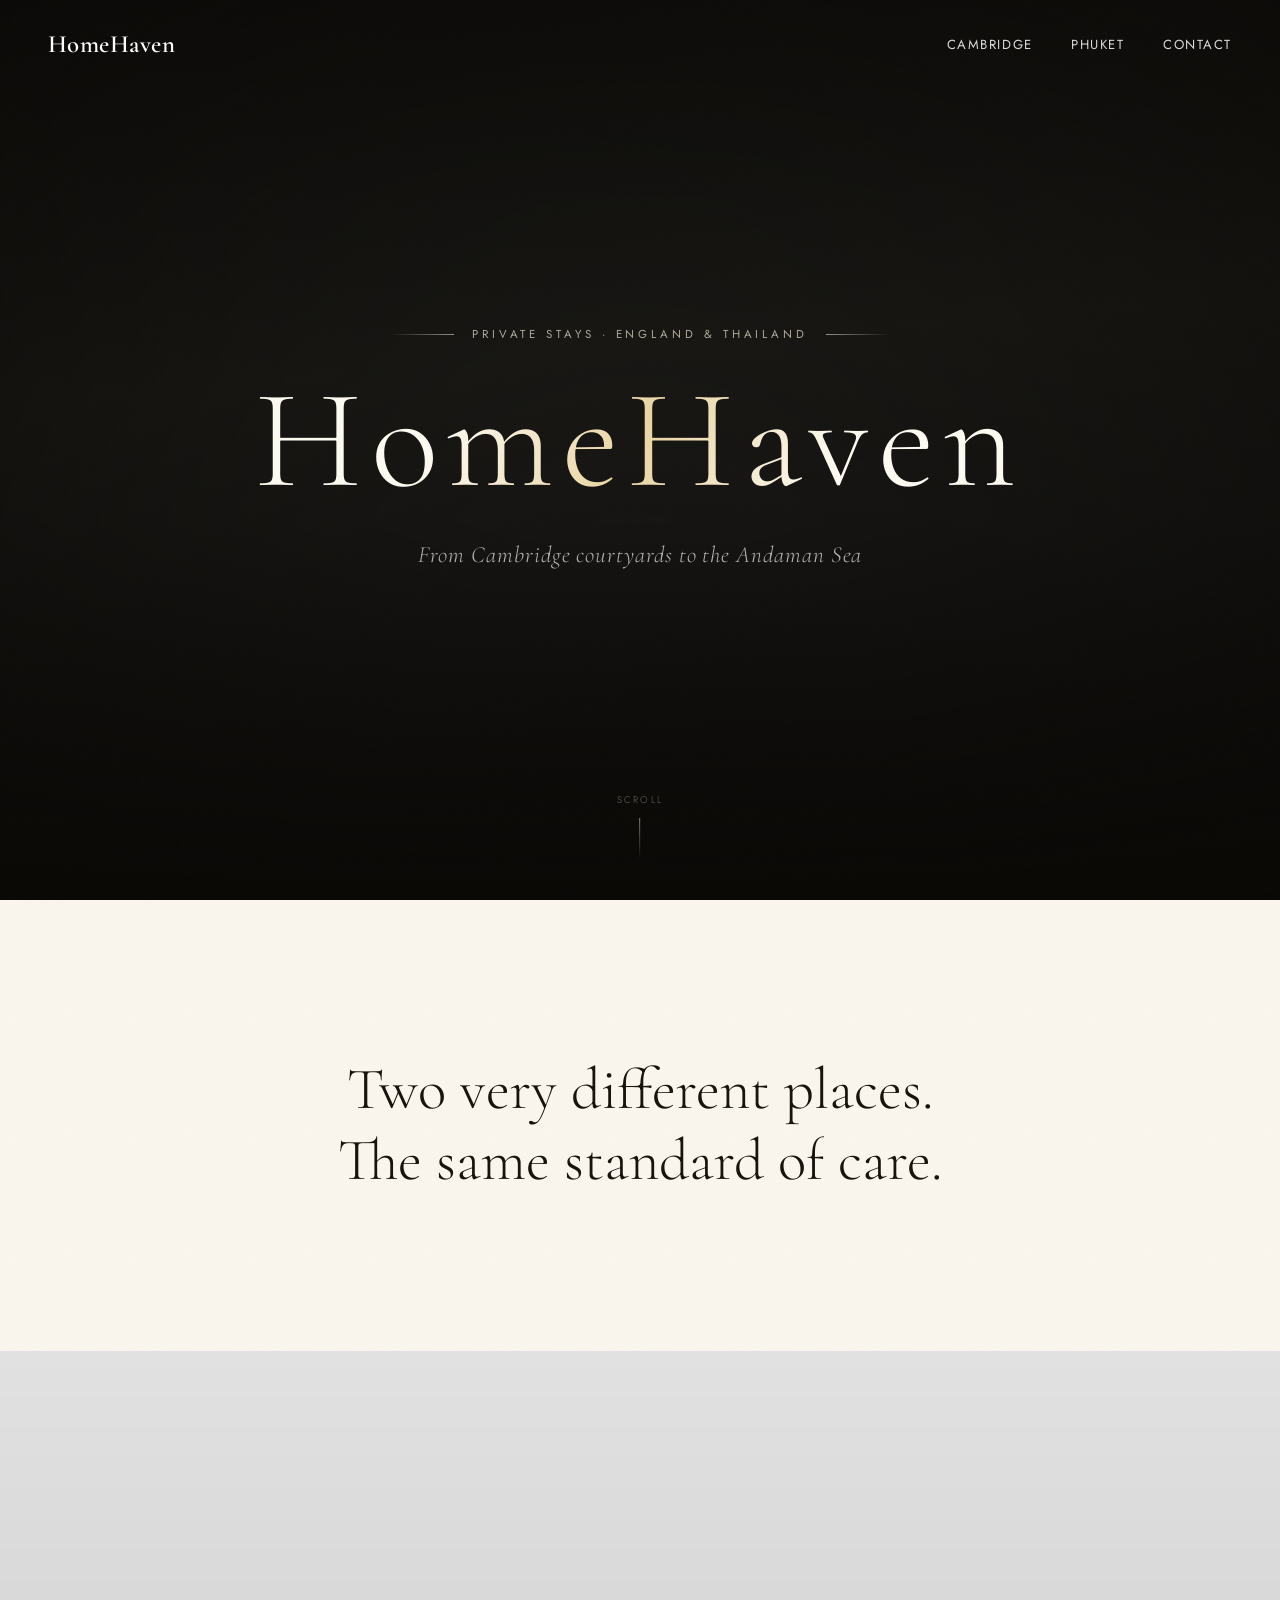
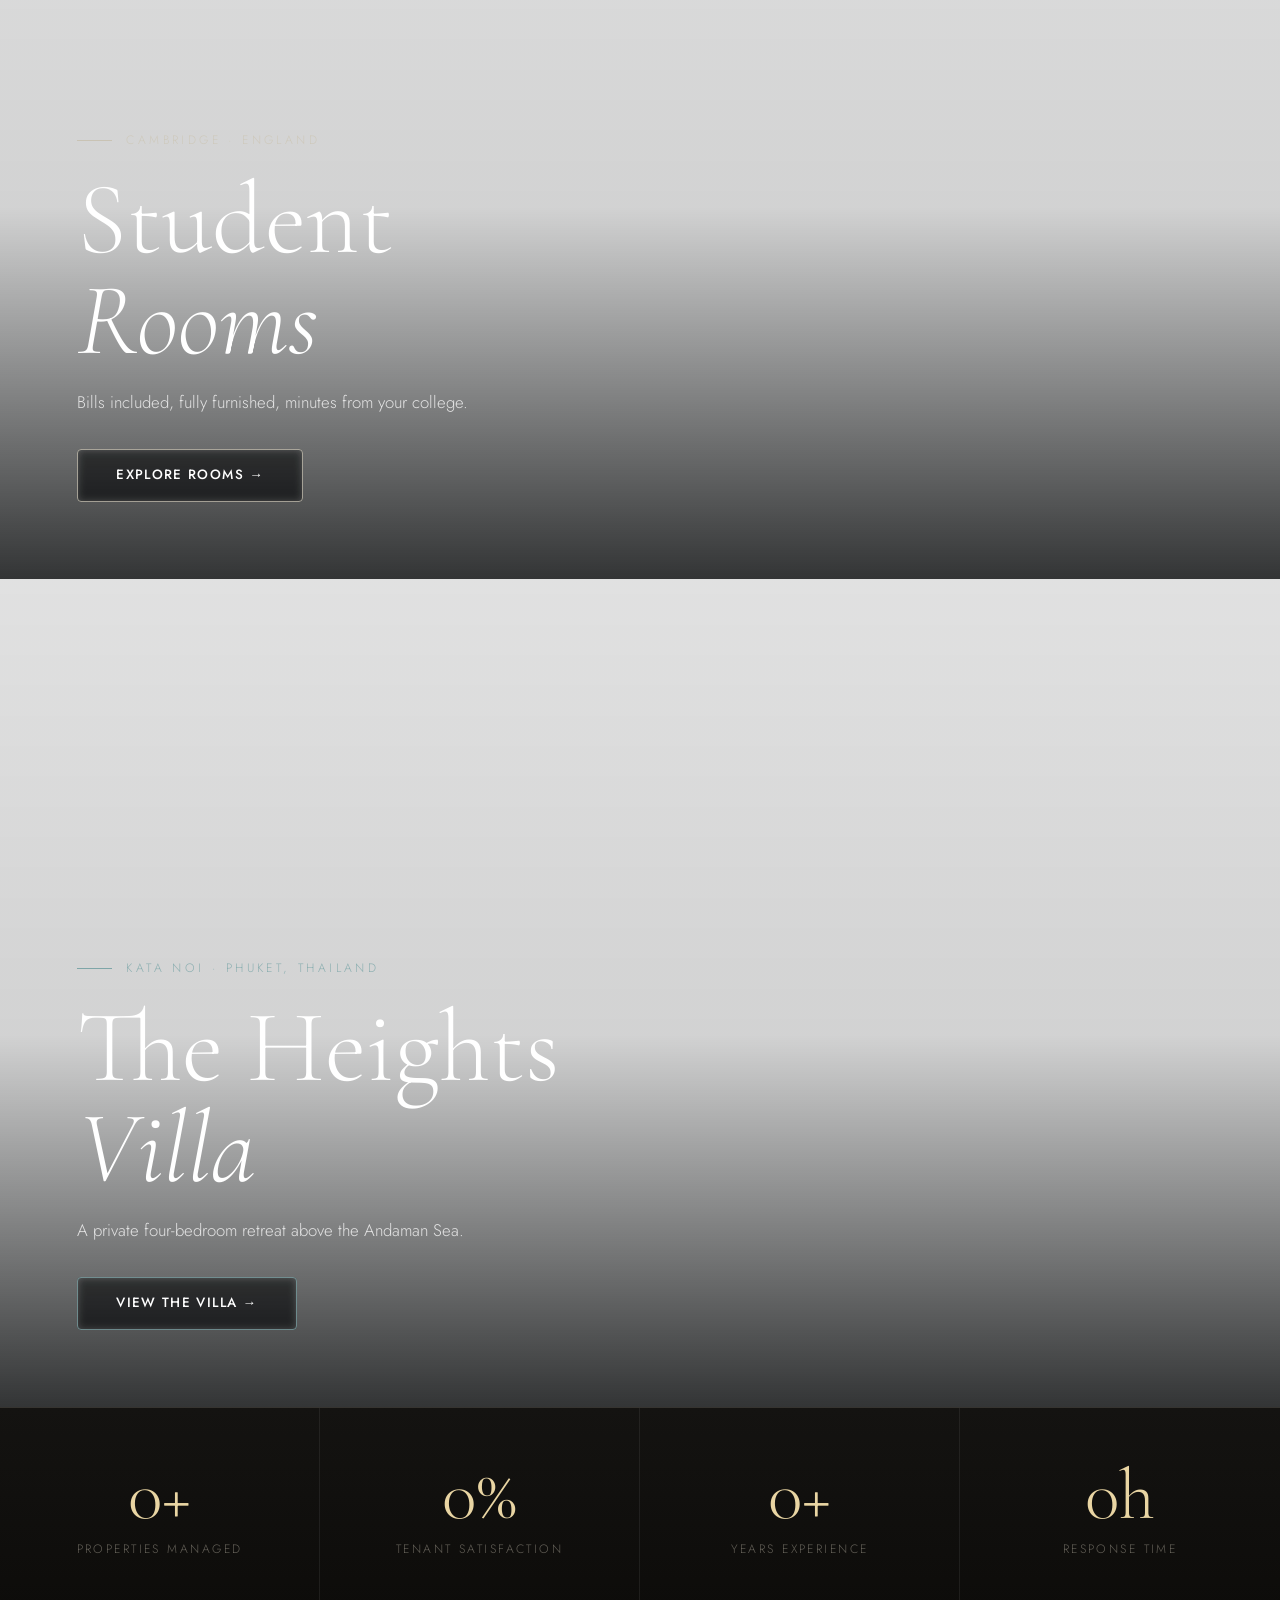
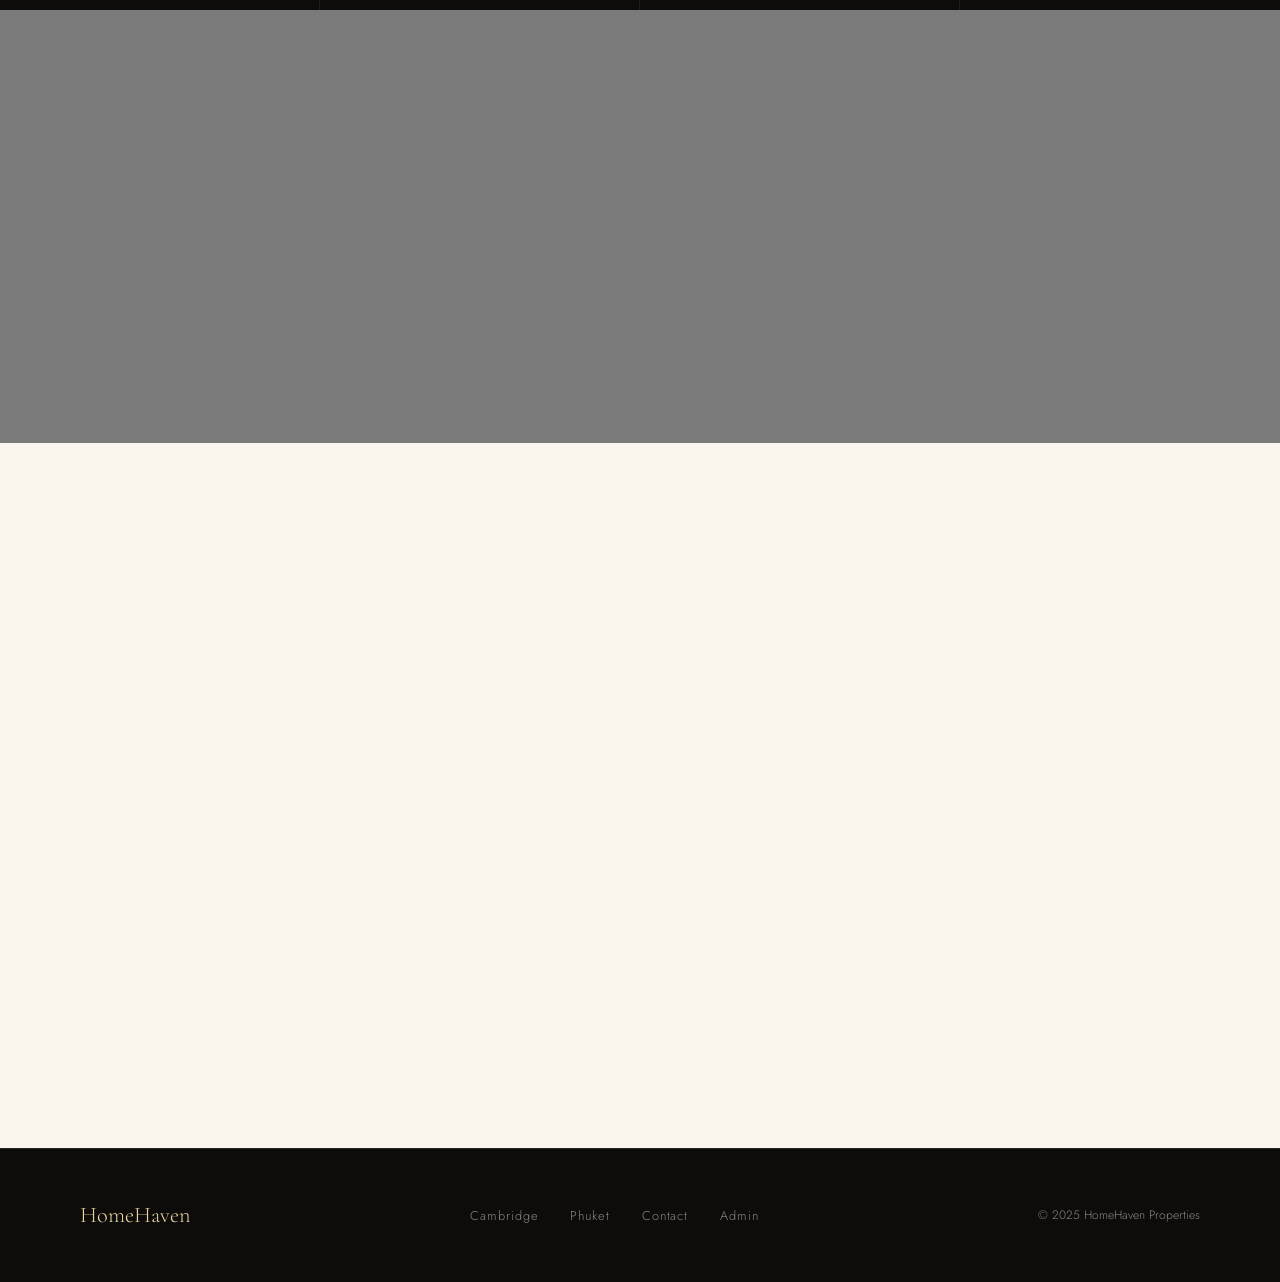
==== commit 93f37599: "Awwwards rebuild: kinetic homepage, parallax, teal Phuket palette" ====
--- a/index.html
+++ b/index.html
@@ -5,30 +5,41 @@
   <meta name="viewport" content="width=device-width, initial-scale=1.0"/>
   <title>HomeHaven — Private Stays · Phuket Villa & Cambridge Rooms</title>
   <meta name="description" content="HomeHaven Properties — a private luxury villa above Kata Beach, Phuket, and considered student rooms in Cambridge. Short stays, looked after properly."/>
-  <meta name="theme-color" content="#0e0b07"/>
-  <link rel="icon" href="data:image/svg+xml,%3Csvg xmlns='http://www.w3.org/2000/svg' viewBox='0 0 32 32'%3E%3Crect width='32' height='32' rx='6' fill='%230e0b07'/%3E%3Ctext x='16' y='22' font-family='Georgia,serif' font-size='18' fill='%23d4b36a' text-anchor='middle'%3EH%3C/text%3E%3C/svg%3E"/>
+  <meta name="theme-color" content="#0e0d0b"/>
+  <link rel="icon" href="data:image/svg+xml,%3Csvg xmlns='http://www.w3.org/2000/svg' viewBox='0 0 32 32'%3E%3Crect width='32' height='32' rx='6' fill='%230e0d0b'/%3E%3Ctext x='16' y='22' font-family='Georgia,serif' font-size='18' fill='%23c9c3b4' text-anchor='middle'%3EH%3C/text%3E%3C/svg%3E"/>
   <link rel="stylesheet" href="css/main.css"/>
   <link href="https://fonts.googleapis.com/css2?family=Cormorant+Garamond:ital,wght@0,300;0,400;0,600;1,300;1,400&family=Jost:wght@300;400;500&display=swap" rel="stylesheet"/>
+  <style>
+    /* Homepage — neutral stone monochrome, minimal */
+    body {
+      --accent: #8a8676; --accent-2: #c9c3b4; --accent-soft: #efece2;
+      --warm-accent: #8a8676; --warm-accent-light: #c9c3b4;
+    }
+    .para-sky { background: linear-gradient(175deg, #0d0d0c 0%, #191815 40%, #121110 70%, #0a0a09 100%); }
+    .para-hero { background: #0a0a09; }
+    .stats-strip { background: linear-gradient(180deg, #141311, #0d0c0a); }
+    .site-footer { background: #0d0c0a; }
+  </style>
 </head>
 <body>
 
   <nav class="main-nav" id="mainNav">
     <a href="index.html" class="nav-logo">HomeHaven</a>
     <div class="nav-links">
-      <a href="student.html" class="nav-link">Student Rooms</a>
-      <a href="phuket.html" class="nav-link">Phuket Villa</a>
+      <a href="student.html" class="nav-link">Cambridge</a>
+      <a href="phuket.html" class="nav-link">Phuket</a>
       <a href="#contact" class="nav-link">Contact</a>
     </div>
     <button class="nav-toggle" id="navToggle" aria-label="Menu"><span></span><span></span><span></span></button>
   </nav>
 
-  <!-- LAYERED PARALLAX HERO (position:fixed, behind page) -->
+  <!-- FIXED PARALLAX HERO -->
   <div class="para-hero" id="paraHero">
     <div class="para-layer para-sky" aria-hidden="true"></div>
     <div class="para-layer para-bg" aria-hidden="true"></div>
-<div class="para-vignette" aria-hidden="true"></div>
+    <div class="para-vignette" aria-hidden="true"></div>
     <div class="para-content">
-      <p class="para-eyebrow">Holiday Homes &nbsp;&middot;&nbsp; Phuket Villa</p>
+      <p class="para-eyebrow">Private Stays · England &amp; Thailand</p>
       <h1 class="para-wordmark">HomeHaven</h1>
       <p class="para-tagline">From Cambridge courtyards to the Andaman Sea</p>
     </div>
@@ -37,10 +48,44 @@
       <div class="para-scroll-bar"></div>
     </div>
   </div>
-  <!-- SPACER: reserves scroll distance for the fixed hero -->
   <div class="para-spacer"></div>
-  <!-- PAGE BODY: slides over the hero as you scroll -->
+
   <div class="page-body">
+
+  <!-- STATEMENT -->
+  <section class="statement-section">
+    <div class="container">
+      <p class="statement" data-kinetic id="hhStatement">Two very different places. The same standard of care.</p>
+    </div>
+  </section>
+
+  <!-- CAMBRIDGE — its own world -->
+  <section class="prop-panel" id="cambridge">
+    <div class="prop-media img-reveal">
+      <img src="https://images.unsplash.com/photo-1522708323590-d24dbb6b0267?w=1600&q=80" alt="Student room in Cambridge" data-parallax="0.16" loading="lazy"/>
+    </div>
+    <div class="prop-scrim" aria-hidden="true"></div>
+    <div class="prop-content">
+      <span class="prop-tag">Cambridge · England</span>
+      <h2 class="prop-title">Student <em>Rooms</em></h2>
+      <p class="prop-text">Bills included, fully furnished, minutes from your college.</p>
+      <a href="student.html" class="btn btn-ghost magnetic">Explore rooms →</a>
+    </div>
+  </section>
+
+  <!-- PHUKET — its own world -->
+  <section class="prop-panel" id="phuket" style="--accent-2:#7fa6a8">
+    <div class="prop-media img-reveal">
+      <img src="https://res.cloudinary.com/dgioaobur/image/upload/w_1600,h_1000,c_fill,g_auto,q_85,e_improve:35/B21_072_d3lhr9.jpg" alt="The Heights Villa, Phuket" data-parallax="0.16" loading="lazy"/>
+    </div>
+    <div class="prop-scrim" aria-hidden="true"></div>
+    <div class="prop-content">
+      <span class="prop-tag">Kata Noi · Phuket, Thailand</span>
+      <h2 class="prop-title">The Heights <em>Villa</em></h2>
+      <p class="prop-text">A private four-bedroom retreat above the Andaman Sea.</p>
+      <a href="phuket.html" class="btn btn-ghost magnetic">View the villa →</a>
+    </div>
+  </section>
 
   <!-- STATS STRIP -->
   <div class="stats-strip">
@@ -63,62 +108,6 @@
       </div>
     </div>
   </div>
-
-  <!-- SPLIT PANELS — each with its own fixed background -->
-  <section class="split-intro">
-    <a href="student.html" class="split-panel split-student">
-      <div class="split-content">
-        <span class="split-tag">Student Living</span>
-        <h2>Rooms that feel<br/><em>like home</em></h2>
-        <p>Bills included, great locations, community built in.</p>
-        <span class="btn btn-ghost">Explore Rooms →</span>
-      </div>
-    </a>
-    <a href="phuket.html" class="split-panel split-holiday">
-      <div class="split-content">
-        <span class="split-tag">Phuket, Thailand</span>
-        <h2>Escape to<br/><em>paradise</em></h2>
-        <p>A private luxury villa steps from Kata Beach.</p>
-        <span class="btn btn-ghost">View the Villa →</span>
-      </div>
-    </a>
-  </section>
-
-  <!-- WHY US -->
-  <section class="why-section">
-    <div class="container">
-      <div class="reveal" style="text-align:center">
-        <span class="section-label">Why rent with us</span>
-        <h2 class="section-title centered">Everything taken care of</h2>
-      </div>
-      <div class="features-grid">
-        <div class="feature-card reveal reveal-delay-1">
-          <span class="feature-num">01</span>
-          <svg class="feature-svg" viewBox="0 0 24 24" fill="none" stroke="currentColor" stroke-width="1.5" stroke-linecap="round" stroke-linejoin="round"><polygon points="13 2 3 14 12 14 11 22 21 10 12 10 13 2"/></svg>
-          <h3>Fast Response</h3>
-          <p>Enquiries answered within 24 hours, viewings arranged around you.</p>
-        </div>
-        <div class="feature-card reveal reveal-delay-2">
-          <span class="feature-num">02</span>
-          <svg class="feature-svg" viewBox="0 0 24 24" fill="none" stroke="currentColor" stroke-width="1.5" stroke-linecap="round" stroke-linejoin="round"><circle cx="7.5" cy="15.5" r="5.5"/><path d="M21 2l-9.6 9.6M15.5 7.5l3 3"/></svg>
-          <h3>Hassle-Free</h3>
-          <p>Clear contracts, transparent pricing, no hidden fees ever.</p>
-        </div>
-        <div class="feature-card reveal reveal-delay-3">
-          <span class="feature-num">03</span>
-          <svg class="feature-svg" viewBox="0 0 24 24" fill="none" stroke="currentColor" stroke-width="1.5" stroke-linecap="round" stroke-linejoin="round"><path d="M3 9l9-7 9 7v11a2 2 0 0 1-2 2H5a2 2 0 0 1-2-2z"/><polyline points="9 22 9 12 15 12 15 22"/></svg>
-          <h3>Well-Maintained</h3>
-          <p>All properties inspected regularly. Issues resolved promptly.</p>
-        </div>
-        <div class="feature-card reveal reveal-delay-4">
-          <span class="feature-num">04</span>
-          <svg class="feature-svg" viewBox="0 0 24 24" fill="none" stroke="currentColor" stroke-width="1.5" stroke-linecap="round" stroke-linejoin="round"><path d="M21 10c0 7-9 13-9 13s-9-6-9-13a9 9 0 0 1 18 0z"/><circle cx="12" cy="10" r="3"/></svg>
-          <h3>Great Locations</h3>
-          <p>Cambridge city centre and the shores of Phuket, Thailand.</p>
-        </div>
-      </div>
-    </div>
-  </section>
 
   <!-- PARALLAX QUOTE BAND -->
   <div class="parallax-band student-band-parallax">
@@ -127,36 +116,6 @@
       <cite class="band-cite" id="hhCite">— Previous tenant, Cambridge</cite>
     </div>
   </div>
-
-  <!-- PHOTO MARQUEE -->
-  <section class="photo-marquee" aria-label="Photo gallery">
-    <div class="marquee-track">
-      <div class="marquee-set">
-        <img src="https://res.cloudinary.com/dgioaobur/image/upload/w_700,h_450,c_fill,g_auto,q_80,e_improve:40/Pool_jyj96w.jpg" alt="Villa infinity pool" loading="lazy"/>
-        <img src="https://res.cloudinary.com/dgioaobur/image/upload/w_700,h_450,c_fill,g_auto,q_80,e_improve:40/B21_016_hq6j8l.jpg" alt="Villa living space" loading="lazy"/>
-        <img src="https://res.cloudinary.com/dgioaobur/image/upload/w_700,h_450,c_fill,g_auto,q_80,e_improve:40/IMG_3036_w53472.jpg" alt="Villa interior" loading="lazy"/>
-        <img src="https://res.cloudinary.com/dgioaobur/image/upload/w_700,h_450,c_fill,g_auto,q_80,e_improve:40/Sunset_5_es90xj.jpg" alt="Sunset over the Andaman Sea" loading="lazy"/>
-        <img src="https://res.cloudinary.com/dgioaobur/image/upload/w_700,h_450,c_fill,g_auto,q_80,e_improve:40/IMG_2953_r1592f.jpg" alt="Villa bedroom" loading="lazy"/>
-        <img src="https://res.cloudinary.com/dgioaobur/image/upload/w_700,h_450,c_fill,g_auto,q_80,e_improve:40/148686EC-40CD-46A1-A7B8-25753C9300AB_kpv21v.jpg" alt="The Heights Villa" loading="lazy"/>
-        <img src="https://res.cloudinary.com/dgioaobur/image/upload/w_700,h_450,c_fill,g_auto,q_80,e_improve:40/B21_035_vsjcib.jpg" alt="View from the villa" loading="lazy"/>
-        <img src="https://res.cloudinary.com/dgioaobur/image/upload/w_700,h_450,c_fill,g_auto,q_80,e_improve:40/Pool_at_night_lqd35w.jpg" alt="The pool at night" loading="lazy"/>
-        <img src="https://res.cloudinary.com/dgioaobur/image/upload/w_700,h_450,c_fill,g_auto,q_80,e_improve:40/B21_070_kd32f7.jpg" alt="Villa terrace" loading="lazy"/>
-        <img src="https://res.cloudinary.com/dgioaobur/image/upload/w_700,h_450,c_fill,g_auto,q_80,e_improve:40/B21_061_lis3tp.jpg" alt="Inside the villa" loading="lazy"/>
-      </div>
-      <div class="marquee-set" aria-hidden="true">
-        <img src="https://res.cloudinary.com/dgioaobur/image/upload/w_700,h_450,c_fill,g_auto,q_80,e_improve:40/Pool_jyj96w.jpg" alt="Villa infinity pool" loading="lazy"/>
-        <img src="https://res.cloudinary.com/dgioaobur/image/upload/w_700,h_450,c_fill,g_auto,q_80,e_improve:40/B21_016_hq6j8l.jpg" alt="Villa living space" loading="lazy"/>
-        <img src="https://res.cloudinary.com/dgioaobur/image/upload/w_700,h_450,c_fill,g_auto,q_80,e_improve:40/IMG_3036_w53472.jpg" alt="Villa interior" loading="lazy"/>
-        <img src="https://res.cloudinary.com/dgioaobur/image/upload/w_700,h_450,c_fill,g_auto,q_80,e_improve:40/Sunset_5_es90xj.jpg" alt="Sunset over the Andaman Sea" loading="lazy"/>
-        <img src="https://res.cloudinary.com/dgioaobur/image/upload/w_700,h_450,c_fill,g_auto,q_80,e_improve:40/IMG_2953_r1592f.jpg" alt="Villa bedroom" loading="lazy"/>
-        <img src="https://res.cloudinary.com/dgioaobur/image/upload/w_700,h_450,c_fill,g_auto,q_80,e_improve:40/148686EC-40CD-46A1-A7B8-25753C9300AB_kpv21v.jpg" alt="The Heights Villa" loading="lazy"/>
-        <img src="https://res.cloudinary.com/dgioaobur/image/upload/w_700,h_450,c_fill,g_auto,q_80,e_improve:40/B21_035_vsjcib.jpg" alt="View from the villa" loading="lazy"/>
-        <img src="https://res.cloudinary.com/dgioaobur/image/upload/w_700,h_450,c_fill,g_auto,q_80,e_improve:40/Pool_at_night_lqd35w.jpg" alt="The pool at night" loading="lazy"/>
-        <img src="https://res.cloudinary.com/dgioaobur/image/upload/w_700,h_450,c_fill,g_auto,q_80,e_improve:40/B21_070_kd32f7.jpg" alt="Villa terrace" loading="lazy"/>
-        <img src="https://res.cloudinary.com/dgioaobur/image/upload/w_700,h_450,c_fill,g_auto,q_80,e_improve:40/B21_061_lis3tp.jpg" alt="Inside the villa" loading="lazy"/>
-      </div>
-    </div>
-  </section>
 
   <!-- CONTACT -->
   <section class="contact-section" id="contact">
@@ -165,7 +124,7 @@
         <div class="reveal">
           <span class="section-label">Get in touch</span>
           <h2 class="section-title" style="margin-bottom:1rem">Let's talk</h2>
-          <p class="contact-text" style="color:var(--warm-muted);font-size:0.96rem;margin-bottom:2rem">Interested in a property or have a question? Drop us a message.</p>
+          <p class="contact-text" style="color:var(--warm-muted);font-size:0.96rem;margin-bottom:2rem">Interested in either property or have a question? Drop us a message.</p>
           <p class="contact-detail">📧 <a href="mailto:suziezhu7717@gmail.com" id="hhEmail">suziezhu7717@gmail.com</a></p>
           <p class="contact-detail">📞 <a href="tel:07762219808" id="hhPhone">07762219808</a></p>
         </div>
@@ -174,12 +133,12 @@
           <input type="email" name="email" placeholder="Email address" required/>
           <select name="interest">
             <option value="">Interested in…</option>
-            <option>Student rooms</option>
+            <option>Cambridge student rooms</option>
             <option>Phuket villa</option>
             <option>General enquiry</option>
           </select>
           <textarea name="message" rows="4" placeholder="Your message"></textarea>
-          <button type="submit" class="btn-submit">Send message</button>
+          <button type="submit" class="btn-submit magnetic">Send message</button>
           <p class="form-success" id="formSuccess"></p>
         </form>
       </div>
@@ -190,8 +149,8 @@
     <div class="container footer-inner">
       <p class="footer-logo">HomeHaven</p>
       <nav class="footer-nav">
-        <a href="student.html">Student Rooms</a>
-        <a href="phuket.html">Phuket Villa</a>
+        <a href="student.html">Cambridge</a>
+        <a href="phuket.html">Phuket</a>
         <a href="#contact">Contact</a>
         <a href="admin/">Admin</a>
       </nav>
@@ -209,45 +168,35 @@
   <script src="js/properties.js"></script>
   <script src="js/content.js"></script>
   <script src="js/main.js"></script>
+  <script src="js/motion.js" defer></script>
   <script>
   // ── CONFIG LOADER (config/index.json) ─────────────────────────────────────
   fetch('config/index.json', { cache: 'no-cache' }).then(r => r.json()).then(cfg => {
-    const set = (sel, val) => { const el = document.querySelector(sel); if (el) el.textContent = val; };
-
-    // Hero eyebrow
+    const set = (sel, val) => { const el = document.querySelector(sel); if (el && val) el.textContent = val; };
+
     set('.para-eyebrow', cfg.hero.eyebrow);
-    if (cfg.hero.tagline) set('.para-tagline', cfg.hero.tagline);
-
-    // Split panels
-    document.querySelectorAll('.split-panel').forEach((panel, i) => {
-      const p = cfg.splitPanels[i]; if (!p) return;
-      set.call(null, '', ''); // no-op; use direct queries below
-      const tag = panel.querySelector('.split-tag');
-      const h2  = panel.querySelector('h2');
-      const txt = panel.querySelector('p');
+    set('.para-tagline', cfg.hero.tagline);
+
+    if (cfg.statement) {
+      const st = document.getElementById('hhStatement');
+      if (st) { st.textContent = cfg.statement; if (window.__kinetic) window.__kinetic(); }
+    }
+
+    document.querySelectorAll('.prop-panel').forEach((panel, i) => {
+      const p = (cfg.panels || [])[i]; if (!p) return;
+      const tag = panel.querySelector('.prop-tag');
+      const h2  = panel.querySelector('.prop-title');
+      const txt = panel.querySelector('.prop-text');
       const btn = panel.querySelector('.btn');
       if (tag) tag.textContent = p.tag;
-      if (h2)  h2.innerHTML = p.headingLine1 + '<br/><em>' + p.headingLine2 + '</em>';
+      if (h2)  h2.innerHTML = p.titleLine1 + ' <em>' + p.titleLine2 + '</em>';
       if (txt) txt.textContent = p.text;
       if (btn) btn.textContent = p.button;
     });
 
-    // Why us
-    set('.why-section .section-label', cfg.whyUs.sectionLabel);
-    set('.why-section .section-title', cfg.whyUs.heading);
-    document.querySelectorAll('.feature-card').forEach((card, i) => {
-      const item = cfg.whyUs.cards[i]; if (!item) return;
-      card.querySelector('.feature-num').textContent = item.num;
-      card.querySelector('h3').textContent = item.heading;
-      card.querySelector('p').textContent = item.text;
-    });
-
-    // Contact section
     set('.contact-section .section-label', cfg.contact.sectionLabel);
     set('.contact-section .section-title', cfg.contact.heading);
     set('.contact-text', cfg.contact.text);
-
-    // Footer
     set('.footer-legal', cfg.footer.legal);
   }).catch(() => {});
   </script>
--- a/css/main.css
+++ b/css/main.css
@@ -21,9 +21,12 @@
   --modern-muted: #5d604f;
   --modern-line: #d9d2bd;
 
-  --gold: #a8802e;
-  --gold-light: #d4b36a;
-  --champagne: #e9d5a3;
+  --accent: #a8802e;
+  --accent-2: #d4b36a;
+  --accent-soft: #e9d5a3;
+  --gold: var(--accent);
+  --gold-light: var(--accent-2);
+  --champagne: var(--accent-soft);
 
   --white: #ffffff;
   --radius: 4px;
@@ -72,7 +75,7 @@
   backdrop-filter: blur(18px);
   -webkit-backdrop-filter: blur(18px);
   padding: 0.9rem clamp(1.5rem, 4vw, 3rem);
-  box-shadow: 0 1px 0 rgba(212,179,106,0.18);
+  box-shadow: 0 1px 0 color-mix(in srgb, var(--accent-2) 18%, transparent);
 }
 
 .nav-logo {
@@ -96,7 +99,7 @@
   width: 0; height: 1px; background: currentColor; transition: width var(--tr);
 }
 .nav-link:hover::after, .nav-link.active::after { width: 100%; }
-.main-nav.scrolled .nav-link { color: rgba(233,213,163,0.66); }
+.main-nav.scrolled .nav-link { color: color-mix(in srgb, var(--accent-soft) 66%, transparent); }
 .main-nav.scrolled .nav-link.active { color: var(--gold-light); }
 
 .nav-toggle { display: none; flex-direction: column; gap: 5px; padding: 6px; z-index: 101; }
@@ -217,14 +220,14 @@
   font-family: 'Jost', sans-serif;
   font-size: clamp(0.6rem, 0.9vw, 0.75rem);
   font-weight: 400; letter-spacing: 0.34em; text-transform: uppercase;
-  color: rgba(212,179,106,0.85); margin-bottom: 1.6rem;
+  color: color-mix(in srgb, var(--accent-2) 85%, transparent); margin-bottom: 1.6rem;
   display: flex; align-items: center; gap: 1.1rem;
 }
 .para-eyebrow::before, .para-eyebrow::after {
   content: ''; width: clamp(28px, 5vw, 64px); height: 1px;
-  background: linear-gradient(to right, transparent, rgba(212,179,106,0.7));
-}
-.para-eyebrow::after { background: linear-gradient(to left, transparent, rgba(212,179,106,0.7)); }
+  background: linear-gradient(to right, transparent, color-mix(in srgb, var(--accent-2) 70%, transparent));
+}
+.para-eyebrow::after { background: linear-gradient(to left, transparent, color-mix(in srgb, var(--accent-2) 70%, transparent)); }
 
 .para-wordmark {
   font-family: 'Cormorant Garamond', serif;
@@ -251,14 +254,14 @@
   position: absolute; bottom: 2.5rem; left: 50%; transform: translateX(-50%);
   z-index: 6;
   display: flex; flex-direction: column; align-items: center; gap: 0.6rem;
-  color: rgba(212,179,106,0.5);
+  color: color-mix(in srgb, var(--accent-2) 50%, transparent);
   font-family: 'Jost', sans-serif;
   font-size: 0.6rem; letter-spacing: 0.22em; text-transform: uppercase;
   animation: paraScrollBounce 2.5s ease-in-out infinite;
 }
 .para-scroll-bar {
   width: 1px; height: 42px;
-  background: linear-gradient(to bottom, rgba(212,179,106,0.65), transparent);
+  background: linear-gradient(to bottom, color-mix(in srgb, var(--accent-2) 65%, transparent), transparent);
 }
 @keyframes paraScrollBounce {
   0%, 100% { opacity: 0.38; transform: translateX(-50%) translateY(0); }
@@ -380,12 +383,12 @@
   transition: all var(--tr); border-radius: var(--radius);
   white-space: nowrap;
 }
-.btn-warm  { background: linear-gradient(135deg, #8f6b24, var(--gold-light)); color: #fff; }
-.btn-warm:hover  { background: linear-gradient(135deg, var(--gold), #e2c47e); transform: translateY(-2px); box-shadow: 0 10px 30px rgba(168,128,46,0.45); }
-.btn-modern { background: linear-gradient(135deg, #8f6b24, var(--gold-light)); color: #fff; }
-.btn-modern:hover { background: linear-gradient(135deg, var(--gold), #e2c47e); transform: translateY(-2px); box-shadow: 0 10px 30px rgba(168,128,46,0.45); }
-.btn-ghost  { border: 1px solid rgba(212,179,106,0.75); color: #fff; }
-.btn-ghost:hover { border-color: var(--gold-light); background: rgba(212,179,106,0.14); box-shadow: 0 0 24px rgba(212,179,106,0.25); }
+.btn-warm  { background: linear-gradient(135deg, var(--accent), var(--accent-2)); color: #fff; }
+.btn-warm:hover  { background: linear-gradient(135deg, var(--accent), color-mix(in srgb, var(--accent-2) 80%, #fff)); transform: translateY(-2px); box-shadow: 0 10px 30px color-mix(in srgb, var(--accent) 45%, transparent); }
+.btn-modern { background: linear-gradient(135deg, var(--accent), var(--accent-2)); color: #fff; }
+.btn-modern:hover { background: linear-gradient(135deg, var(--accent), color-mix(in srgb, var(--accent-2) 80%, #fff)); transform: translateY(-2px); box-shadow: 0 10px 30px color-mix(in srgb, var(--accent) 45%, transparent); }
+.btn-ghost  { border: 1px solid color-mix(in srgb, var(--accent-2) 75%, transparent); color: #fff; }
+.btn-ghost:hover { border-color: var(--gold-light); background: color-mix(in srgb, var(--accent-2) 14%, transparent); box-shadow: 0 0 24px color-mix(in srgb, var(--accent-2) 25%, transparent); }
 .btn-dark   { background: var(--warm-dark); color: #fff; }
 .btn-dark:hover { background: var(--warm-accent); transform: translateY(-2px); }
 .btn-lg { padding: clamp(0.9rem, 2vw, 1.15rem) clamp(2rem, 4vw, 3rem); font-size: clamp(0.8rem, 1.4vw, 0.92rem); }
@@ -477,7 +480,7 @@
    ============================================= */
 .stats-strip {
   background: linear-gradient(180deg, #17120c, #0e0b07);
-  border-top: 1px solid rgba(212,179,106,0.22);
+  border-top: 1px solid color-mix(in srgb, var(--accent-2) 22%, transparent);
 }
 .stats-grid {
   display: grid;
@@ -498,7 +501,7 @@
 .stat-label {
   font-size: clamp(0.68rem, 1vw, 0.76rem);
   letter-spacing: 0.2em; text-transform: uppercase;
-  color: rgba(212,179,106,0.45);
+  color: color-mix(in srgb, var(--accent-2) 45%, transparent);
 }
 
 /* =============================================
@@ -533,7 +536,7 @@
   font-family: 'Cormorant Garamond', serif;
   font-size: clamp(2.5rem, 4vw, 3.5rem);
   font-weight: 300; line-height: 1;
-  color: rgba(168,128,46,0.30);
+  color: color-mix(in srgb, var(--accent) 30%, transparent);
   margin-bottom: 0.8rem;
 }
 .feature-svg {
@@ -592,7 +595,7 @@
 }
 .band-cite {
   font-size: 0.78rem; letter-spacing: 0.16em; text-transform: uppercase;
-  color: rgba(212,179,106,0.62);
+  color: color-mix(in srgb, var(--accent-2) 62%, transparent);
   transition: opacity 0.7s ease, transform 0.7s ease;
 }
 .quote-fade { opacity: 0 !important; transform: translateY(12px); }
@@ -710,7 +713,7 @@
 /* =============================================
    FOOTER
    ============================================= */
-.site-footer { background: #0e0b07; color: rgba(233,213,163,0.55); border-top: 1px solid rgba(212,179,106,0.15); padding: clamp(2rem, 4vw, 3rem) 0; }
+.site-footer { background: #0e0b07; color: color-mix(in srgb, var(--accent-soft) 55%, transparent); border-top: 1px solid color-mix(in srgb, var(--accent-2) 15%, transparent); padding: clamp(2rem, 4vw, 3rem) 0; }
 .footer-inner { display: flex; align-items: center; justify-content: space-between; flex-wrap: wrap; gap: 1.5rem; }
 .footer-logo { font-family: 'Cormorant Garamond', serif; font-size: 1.4rem; color: var(--champagne); }
 .footer-nav { display: flex; gap: clamp(1rem, 3vw, 2rem); flex-wrap: wrap; }
@@ -810,8 +813,8 @@
   background: #0e0b07;
   padding: clamp(0.8rem, 2vw, 1.4rem) 0;
   overflow: hidden;
-  border-top: 1px solid rgba(212,179,106,0.14);
-  border-bottom: 1px solid rgba(212,179,106,0.14);
+  border-top: 1px solid color-mix(in srgb, var(--accent-2) 14%, transparent);
+  border-bottom: 1px solid color-mix(in srgb, var(--accent-2) 14%, transparent);
 }
 .marquee-track {
   display: flex;
@@ -835,3 +838,118 @@
 @media (prefers-reduced-motion: reduce) {
   .marquee-track, .para-wordmark, .para-scroll { animation: none; }
 }
+
+/* =============================================
+   MOTION SYSTEM — kinetic type, panels, cursor
+   ============================================= */
+
+/* Scroll progress hairline */
+.scroll-progress {
+  position: fixed; top: 0; left: 0; height: 2px; width: 0;
+  background: var(--accent-2); z-index: 300; pointer-events: none;
+  transition: width 0.1s linear;
+}
+
+/* Film grain */
+.grain {
+  position: fixed; inset: -50%; z-index: 250; pointer-events: none;
+  width: 200%; height: 200%;
+  background-image: url("data:image/svg+xml,%3Csvg xmlns='http://www.w3.org/2000/svg' width='120' height='120'%3E%3Cfilter id='n'%3E%3CfeTurbulence type='fractalNoise' baseFrequency='0.9' numOctaves='2'/%3E%3C/filter%3E%3Crect width='120' height='120' filter='url(%23n)' opacity='0.5'/%3E%3C/svg%3E");
+  opacity: 0.045;
+  animation: grainShift 0.9s steps(4) infinite;
+}
+@keyframes grainShift {
+  0% { transform: translate(0,0); } 25% { transform: translate(-2%,3%); }
+  50% { transform: translate(3%,-2%); } 75% { transform: translate(-3%,-3%); } 100% { transform: translate(0,0); }
+}
+
+/* Custom cursor */
+@media (pointer: fine) {
+  .cursor-dot, .cursor-ring {
+    position: fixed; top: 0; left: 0; z-index: 400; pointer-events: none;
+    border-radius: 50%; transform: translate(-50%,-50%);
+    mix-blend-mode: difference;
+  }
+  .cursor-dot { width: 6px; height: 6px; background: #fff; }
+  .cursor-ring {
+    width: 34px; height: 34px; border: 1px solid rgba(255,255,255,0.75);
+    transition: width 0.3s ease, height 0.3s ease, opacity 0.3s ease;
+  }
+  body.cursor-hover .cursor-ring { width: 58px; height: 58px; opacity: 0.9; }
+}
+
+/* Kinetic word reveal */
+.kin-wrap { overflow: hidden; display: inline-block; vertical-align: bottom; }
+.kin-word {
+  display: inline-block;
+  opacity: 0; transform: translateY(105%); filter: blur(5px);
+  transition: opacity 0.7s cubic-bezier(0.22,1,0.36,1), transform 0.7s cubic-bezier(0.22,1,0.36,1), filter 0.7s ease;
+}
+.kin-in .kin-word { opacity: 1; transform: translateY(0); filter: blur(0); }
+
+/* Statement section */
+.statement-section { padding: var(--space-xl) 0; background: var(--warm-bg); }
+.statement {
+  font-family: 'Cormorant Garamond', serif;
+  font-size: clamp(1.9rem, 4.6vw, 3.9rem);
+  font-weight: 300; line-height: 1.22; color: var(--warm-dark);
+  max-width: 22ch; margin: 0 auto; text-align: center;
+}
+.statement em { font-style: italic; color: var(--accent); }
+
+/* Property panels — full-bleed, separate worlds */
+.prop-panel {
+  position: relative; min-height: 92svh;
+  display: flex; align-items: flex-end;
+  overflow: hidden;
+}
+.prop-media { position: absolute; inset: 0; overflow: hidden; }
+.prop-media img {
+  position: absolute; left: 0; top: -12%;
+  width: 100%; height: 124%; object-fit: cover;
+  will-change: transform;
+}
+.prop-scrim {
+  position: absolute; inset: 0; z-index: 1;
+  background: linear-gradient(to top, rgba(6,8,9,0.82) 0%, rgba(6,8,9,0.18) 45%, rgba(6,8,9,0.12) 100%);
+}
+.prop-content {
+  position: relative; z-index: 2; color: #fff;
+  padding: clamp(2.5rem, 6vw, 5.5rem);
+  max-width: 720px;
+}
+.prop-tag {
+  display: inline-flex; align-items: center; gap: 0.9rem;
+  font-size: clamp(0.66rem, 1vw, 0.76rem); letter-spacing: 0.28em; text-transform: uppercase;
+  color: color-mix(in srgb, var(--accent-2) 90%, #fff); margin-bottom: 1.2rem;
+}
+.prop-tag::before { content: ''; width: 2.2rem; height: 1px; background: var(--accent-2); }
+.prop-title {
+  font-family: 'Cormorant Garamond', serif;
+  font-size: clamp(3rem, 8vw, 6.8rem);
+  font-weight: 300; line-height: 0.98; margin-bottom: 1.2rem;
+}
+.prop-title em { font-style: italic; }
+.prop-text {
+  font-size: clamp(0.92rem, 1.4vw, 1.05rem); color: rgba(255,255,255,0.78);
+  max-width: 42ch; margin-bottom: 2rem; font-weight: 300;
+}
+.prop-panel .btn { backdrop-filter: blur(4px); }
+
+/* Image clip reveal */
+.img-reveal { clip-path: inset(0 0 100% 0); transition: clip-path 1.3s cubic-bezier(0.65,0,0.15,1); }
+.img-reveal.revealed { clip-path: inset(0 0 0% 0); }
+
+/* Magnetic buttons */
+.magnetic { transition: transform 0.25s cubic-bezier(0.22,1,0.36,1); will-change: transform; }
+
+@media (max-width: 768px) {
+  .prop-panel { min-height: 78svh; }
+  .prop-media img { top: 0; height: 100%; }
+}
+@media (prefers-reduced-motion: reduce) {
+  .grain { animation: none; }
+  .kin-word { transition: none; opacity: 1; transform: none; filter: none; }
+  .img-reveal { clip-path: none; transition: none; }
+  .prop-media img { position: absolute; top: 0; height: 100%; }
+}
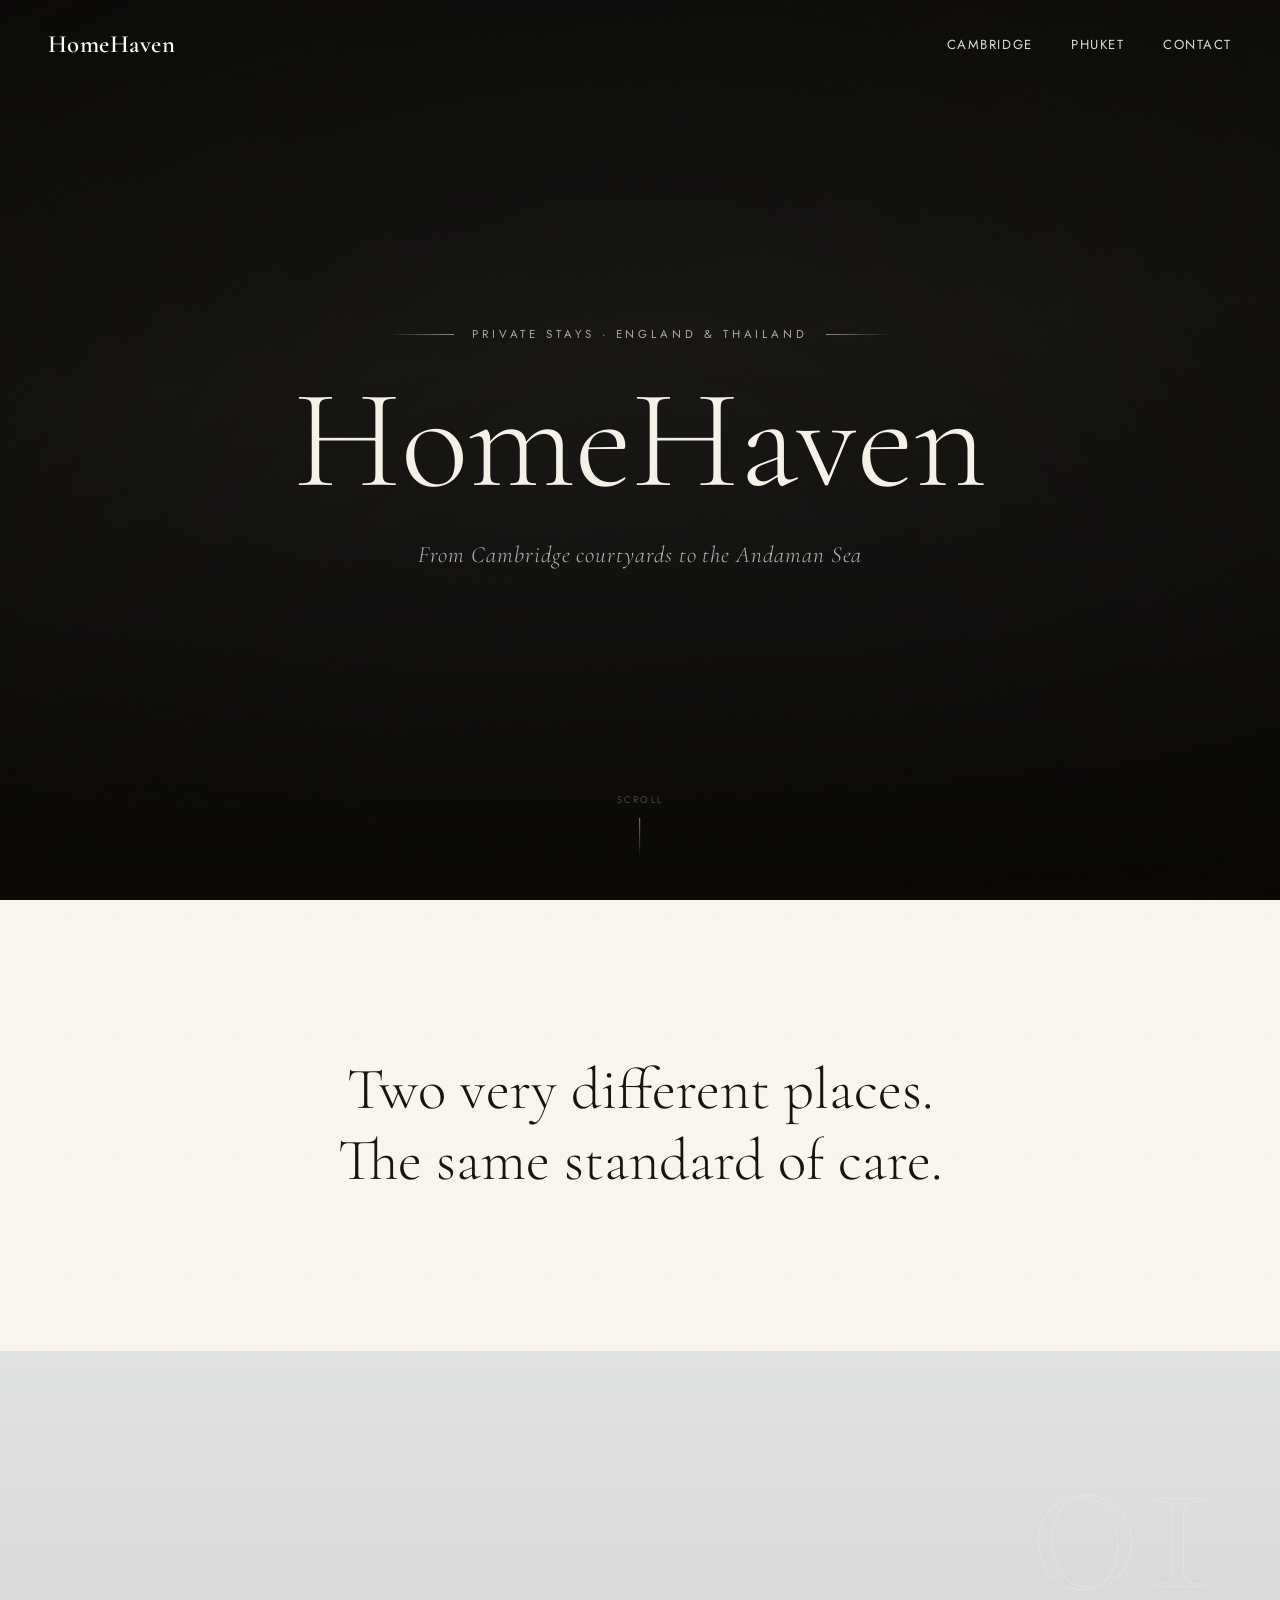
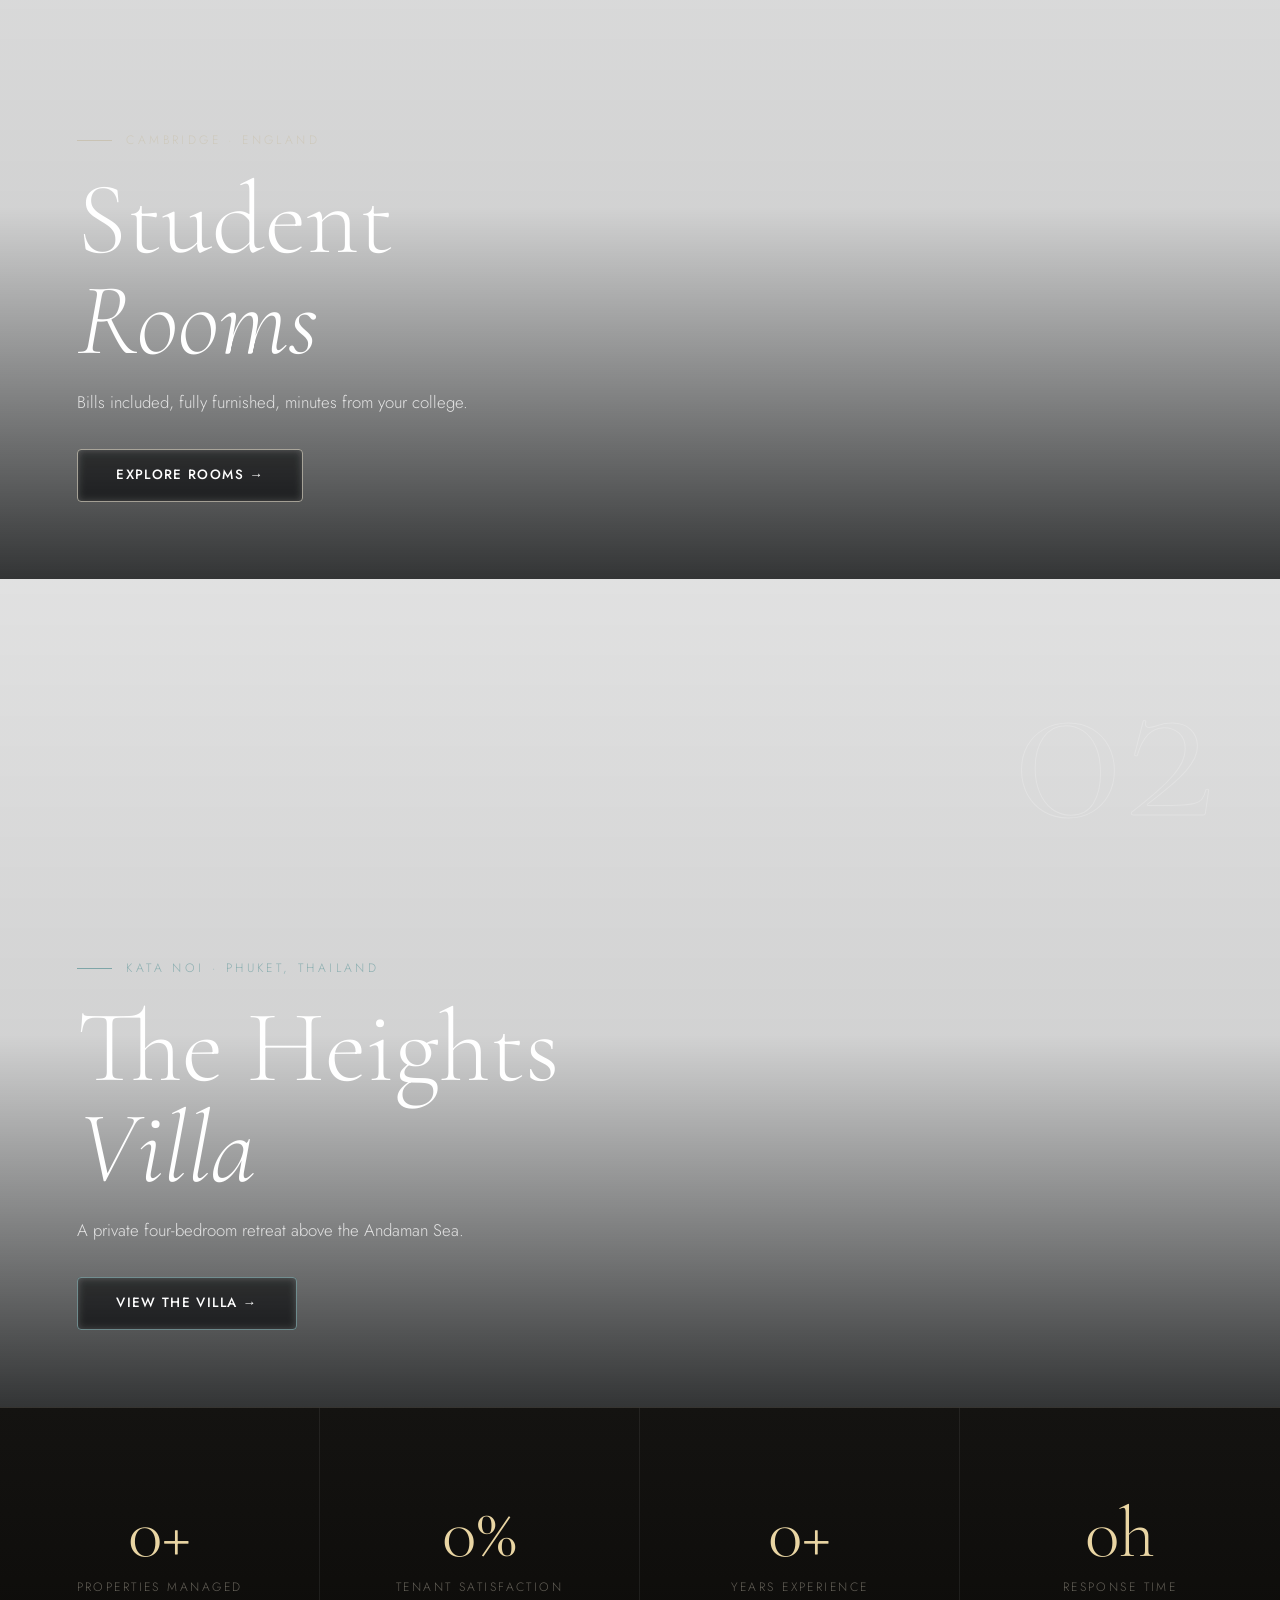
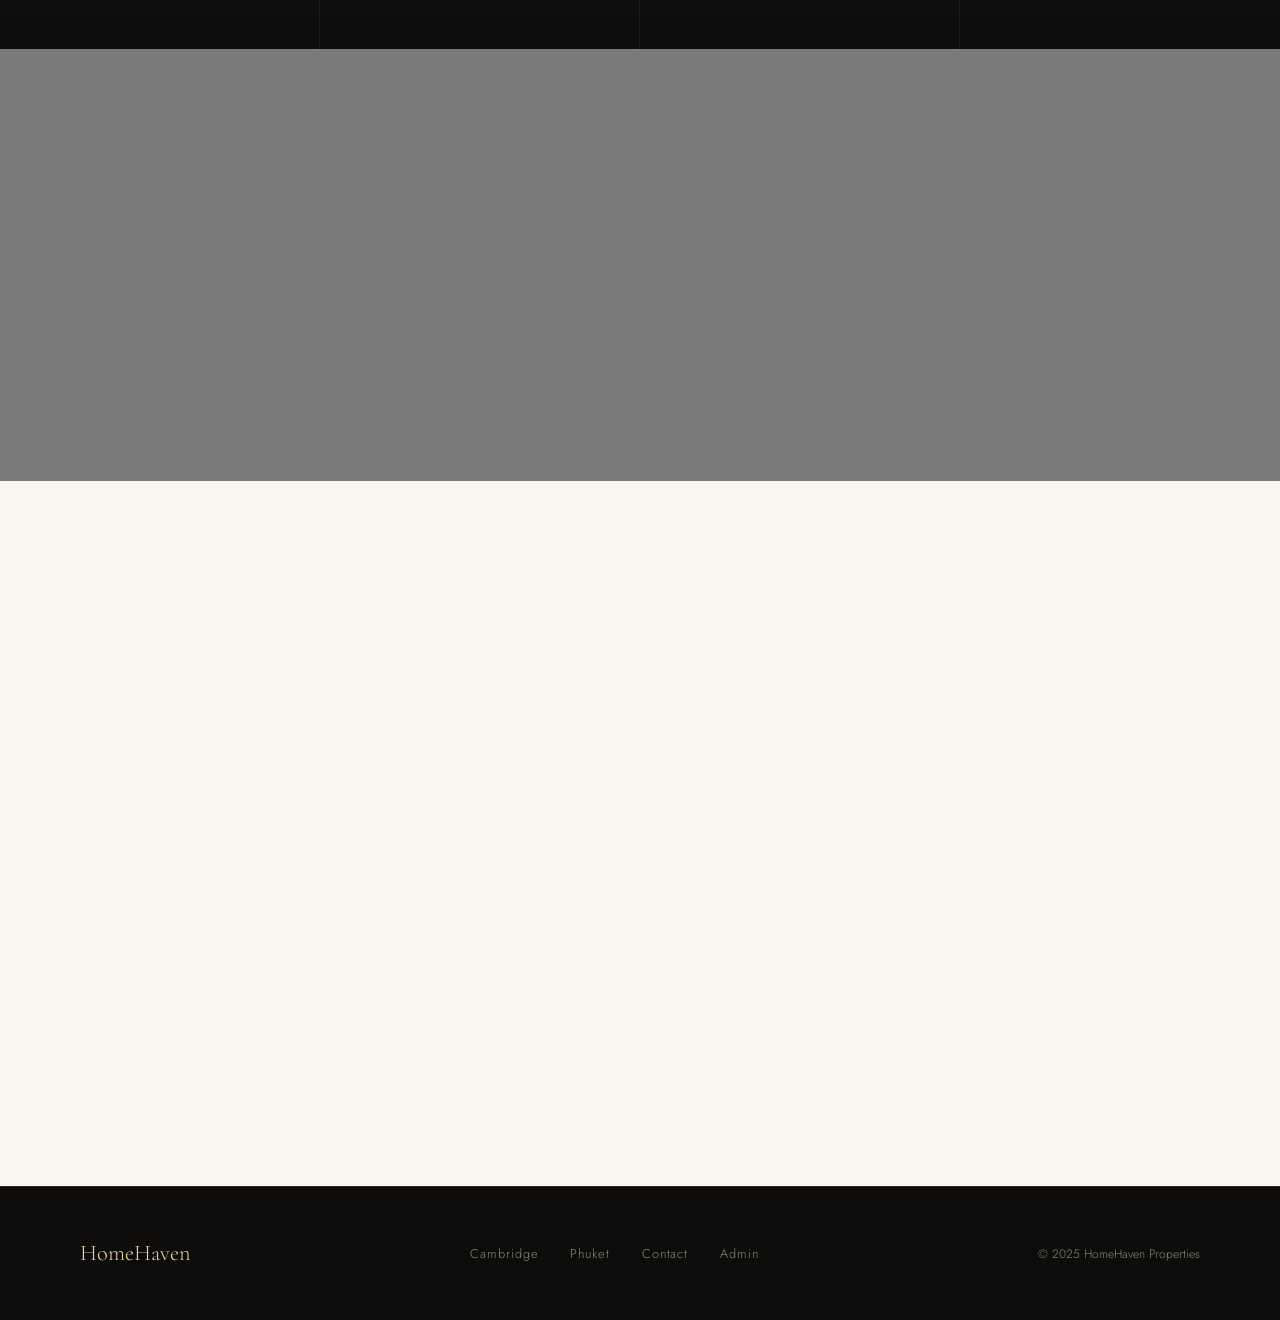
==== commit 33b084e2: "GSAP scroll scenes, Lucide icons, Tailwind; remove photo marquee" ====
--- a/index.html
+++ b/index.html
@@ -7,6 +7,8 @@
   <meta name="description" content="HomeHaven Properties — a private luxury villa above Kata Beach, Phuket, and considered student rooms in Cambridge. Short stays, looked after properly."/>
   <meta name="theme-color" content="#0e0d0b"/>
   <link rel="icon" href="data:image/svg+xml,%3Csvg xmlns='http://www.w3.org/2000/svg' viewBox='0 0 32 32'%3E%3Crect width='32' height='32' rx='6' fill='%230e0d0b'/%3E%3Ctext x='16' y='22' font-family='Georgia,serif' font-size='18' fill='%23c9c3b4' text-anchor='middle'%3EH%3C/text%3E%3C/svg%3E"/>
+  <script src="https://cdn.tailwindcss.com"></script>
+  <script>tailwind.config = { corePlugins: { preflight: false } };</script>
   <link rel="stylesheet" href="css/main.css"/>
   <link href="https://fonts.googleapis.com/css2?family=Cormorant+Garamond:ital,wght@0,300;0,400;0,600;1,300;1,400&family=Jost:wght@300;400;500&display=swap" rel="stylesheet"/>
   <style>
@@ -19,6 +21,17 @@
     .para-hero { background: #0a0a09; }
     .stats-strip { background: linear-gradient(180deg, #141311, #0d0c0a); }
     .site-footer { background: #0d0c0a; }
+    /* GSAP owns the hero intro on this page */
+    .para-wordmark { background: none; -webkit-background-clip: initial; background-clip: initial; color: #f5f2ea; animation: none; }
+    .para-tagline, .para-eyebrow { animation: none; }
+    .prop-num {
+      position: absolute; top: clamp(1rem, 4vw, 3rem); right: clamp(1.5rem, 5vw, 4rem); z-index: 2;
+      font-family: 'Cormorant Garamond', serif; font-size: clamp(6rem, 18vw, 15rem); line-height: 1;
+      color: transparent; -webkit-text-stroke: 1px rgba(255,255,255,0.22);
+      pointer-events: none; user-select: none;
+    }
+    .stat-icon { width: 24px; height: 24px; color: var(--accent-2); margin-bottom: 0.9rem; opacity: 0.9; }
+    .c-icon { width: 18px; height: 18px; color: var(--accent); display: inline-block; vertical-align: -3px; margin-right: 0.5rem; }
   </style>
 </head>
 <body>
@@ -61,29 +74,31 @@
 
   <!-- CAMBRIDGE — its own world -->
   <section class="prop-panel" id="cambridge">
+    <span class="prop-num" aria-hidden="true">01</span>
     <div class="prop-media img-reveal">
-      <img src="https://images.unsplash.com/photo-1522708323590-d24dbb6b0267?w=1600&q=80" alt="Student room in Cambridge" data-parallax="0.16" loading="lazy"/>
+      <img src="https://images.unsplash.com/photo-1522708323590-d24dbb6b0267?w=1600&q=80" alt="Student room in Cambridge" loading="lazy"/>
     </div>
     <div class="prop-scrim" aria-hidden="true"></div>
     <div class="prop-content">
       <span class="prop-tag">Cambridge · England</span>
       <h2 class="prop-title">Student <em>Rooms</em></h2>
       <p class="prop-text">Bills included, fully furnished, minutes from your college.</p>
-      <a href="student.html" class="btn btn-ghost magnetic">Explore rooms →</a>
+      <a href="student.html" class="btn btn-ghost magnetic inline-flex items-center gap-2 group"><span class="btn-label">Explore rooms</span><i data-lucide="arrow-right" class="w-4 h-4 transition-transform group-hover:translate-x-1"></i></a>
     </div>
   </section>
 
   <!-- PHUKET — its own world -->
   <section class="prop-panel" id="phuket" style="--accent-2:#7fa6a8">
+    <span class="prop-num" aria-hidden="true">02</span>
     <div class="prop-media img-reveal">
-      <img src="https://res.cloudinary.com/dgioaobur/image/upload/w_1600,h_1000,c_fill,g_auto,q_85,e_improve:35/B21_072_d3lhr9.jpg" alt="The Heights Villa, Phuket" data-parallax="0.16" loading="lazy"/>
+      <img src="https://res.cloudinary.com/dgioaobur/image/upload/w_1600,h_1000,c_fill,g_auto,q_85,e_improve:35/B21_072_d3lhr9.jpg" alt="The Heights Villa, Phuket" loading="lazy"/>
     </div>
     <div class="prop-scrim" aria-hidden="true"></div>
     <div class="prop-content">
       <span class="prop-tag">Kata Noi · Phuket, Thailand</span>
       <h2 class="prop-title">The Heights <em>Villa</em></h2>
       <p class="prop-text">A private four-bedroom retreat above the Andaman Sea.</p>
-      <a href="phuket.html" class="btn btn-ghost magnetic">View the villa →</a>
+      <a href="phuket.html" class="btn btn-ghost magnetic inline-flex items-center gap-2 group"><span class="btn-label">View the villa</span><i data-lucide="arrow-right" class="w-4 h-4 transition-transform group-hover:translate-x-1"></i></a>
     </div>
   </section>
 
@@ -91,18 +106,22 @@
   <div class="stats-strip">
     <div class="stats-grid">
       <div class="stat-item">
+        <i data-lucide="key-round" class="stat-icon"></i>
         <p class="stat-number"><span data-count="50" id="hhStat1Num">0</span>+</p>
         <p class="stat-label" id="hhStat1Label">Properties managed</p>
       </div>
       <div class="stat-item">
+        <i data-lucide="heart-handshake" class="stat-icon"></i>
         <p class="stat-number"><span data-count="98" id="hhStat2Num">0</span>%</p>
         <p class="stat-label" id="hhStat2Label">Tenant satisfaction</p>
       </div>
       <div class="stat-item">
+        <i data-lucide="award" class="stat-icon"></i>
         <p class="stat-number"><span data-count="10" id="hhStat3Num">0</span>+</p>
         <p class="stat-label" id="hhStat3Label">Years experience</p>
       </div>
       <div class="stat-item">
+        <i data-lucide="clock" class="stat-icon"></i>
         <p class="stat-number"><span data-count="24" id="hhStat4Num">0</span>h</p>
         <p class="stat-label" id="hhStat4Label">Response time</p>
       </div>
@@ -125,8 +144,8 @@
           <span class="section-label">Get in touch</span>
           <h2 class="section-title" style="margin-bottom:1rem">Let's talk</h2>
           <p class="contact-text" style="color:var(--warm-muted);font-size:0.96rem;margin-bottom:2rem">Interested in either property or have a question? Drop us a message.</p>
-          <p class="contact-detail">📧 <a href="mailto:suziezhu7717@gmail.com" id="hhEmail">suziezhu7717@gmail.com</a></p>
-          <p class="contact-detail">📞 <a href="tel:07762219808" id="hhPhone">07762219808</a></p>
+          <p class="contact-detail"><i data-lucide="mail" class="c-icon"></i><a href="mailto:suziezhu7717@gmail.com" id="hhEmail">suziezhu7717@gmail.com</a></p>
+          <p class="contact-detail"><i data-lucide="phone" class="c-icon"></i><a href="tel:07762219808" id="hhPhone">07762219808</a></p>
         </div>
         <form class="contact-form reveal reveal-delay-2" id="contactForm">
           <input type="text" name="name" placeholder="Your name" required/>
@@ -169,6 +188,10 @@
   <script src="js/content.js"></script>
   <script src="js/main.js"></script>
   <script src="js/motion.js" defer></script>
+  <script src="https://cdnjs.cloudflare.com/ajax/libs/gsap/3.12.5/gsap.min.js"></script>
+  <script src="https://cdnjs.cloudflare.com/ajax/libs/gsap/3.12.5/ScrollTrigger.min.js"></script>
+  <script src="https://unpkg.com/lucide@latest"></script>
+  <script src="js/home-gsap.js" defer></script>
   <script>
   // ── CONFIG LOADER (config/index.json) ─────────────────────────────────────
   fetch('config/index.json', { cache: 'no-cache' }).then(r => r.json()).then(cfg => {
@@ -187,7 +210,7 @@
       const tag = panel.querySelector('.prop-tag');
       const h2  = panel.querySelector('.prop-title');
       const txt = panel.querySelector('.prop-text');
-      const btn = panel.querySelector('.btn');
+      const btn = panel.querySelector('.btn-label') || panel.querySelector('.btn');
       if (tag) tag.textContent = p.tag;
       if (h2)  h2.innerHTML = p.titleLine1 + ' <em>' + p.titleLine2 + '</em>';
       if (txt) txt.textContent = p.text;
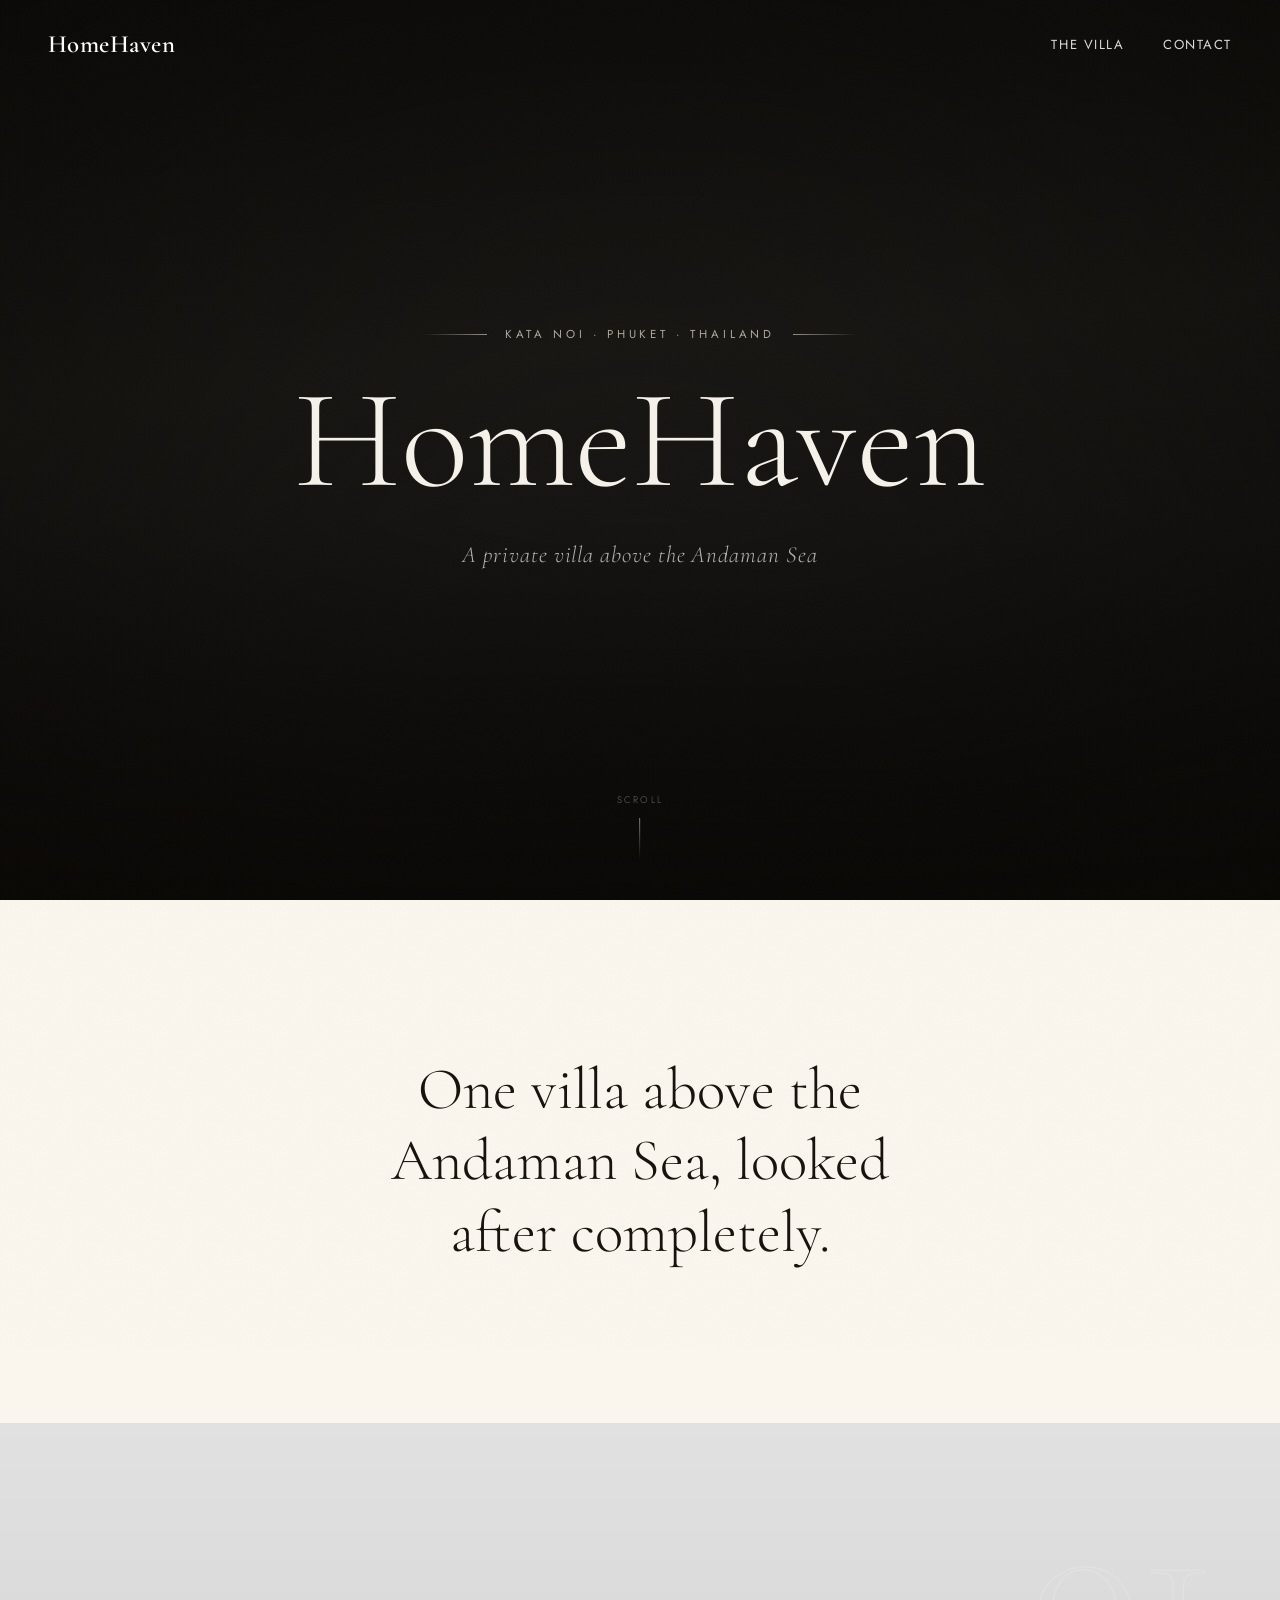
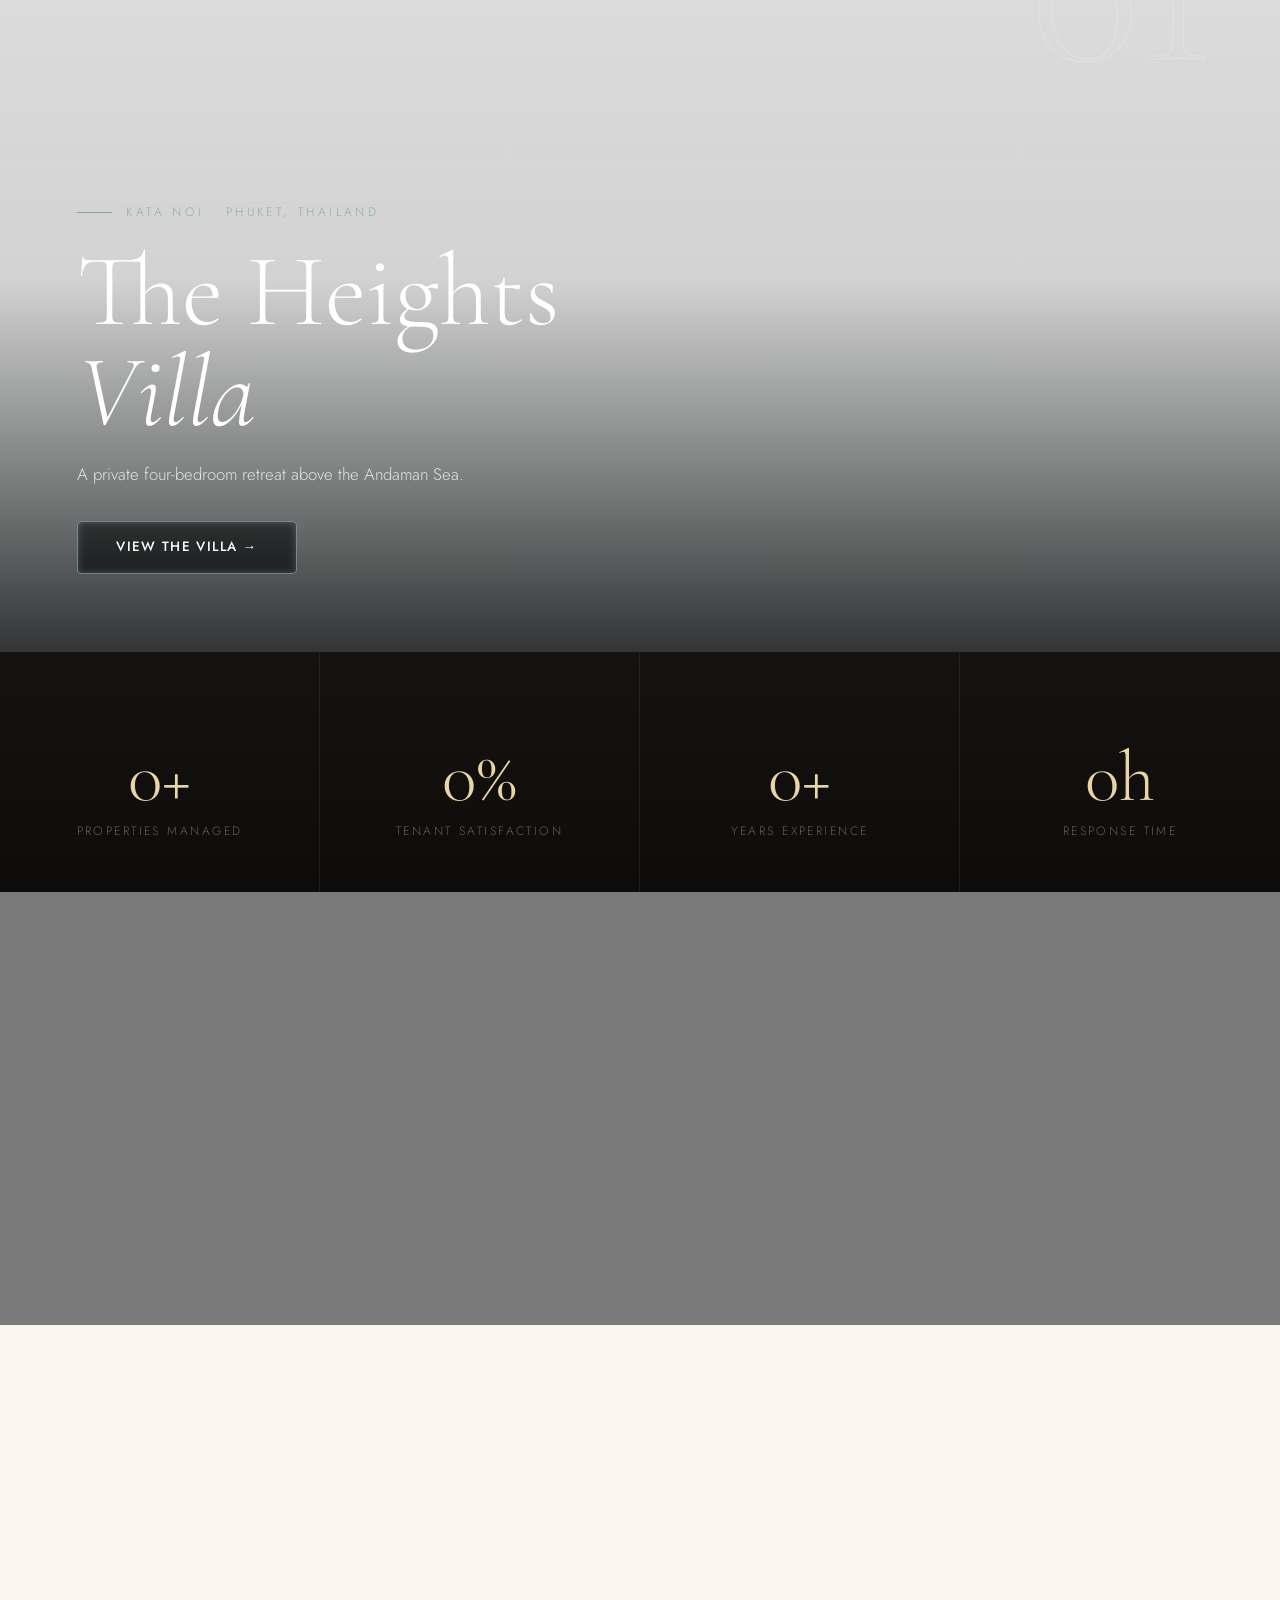
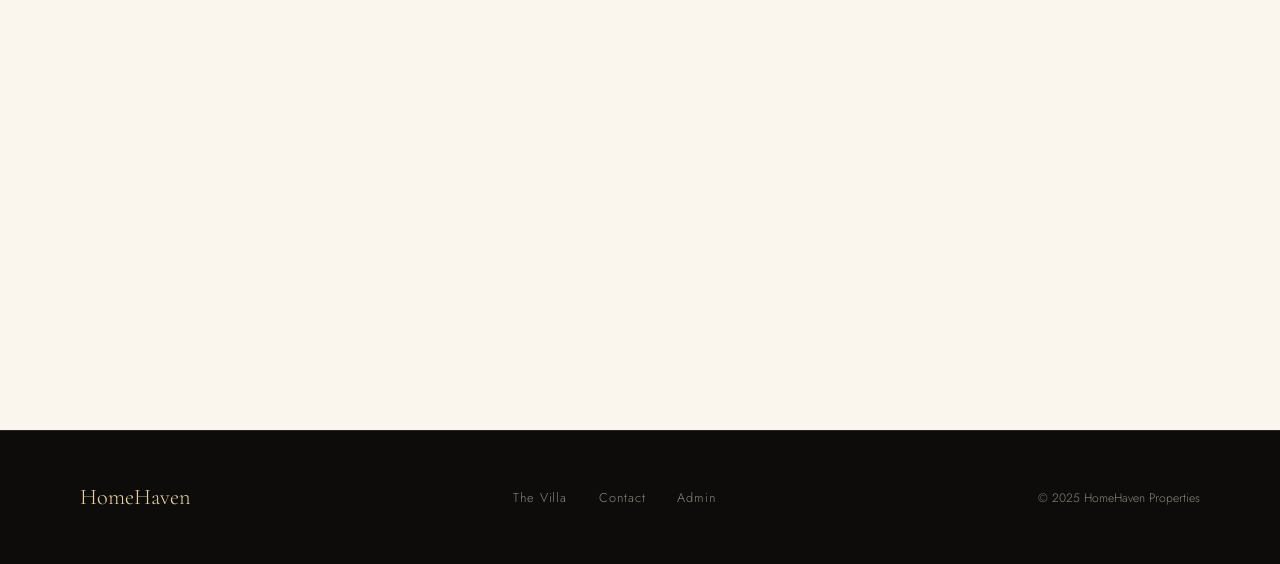
==== commit 7d326867: "Phuket-only: boat scene, ivory-green palette, remove student pages" ====
--- a/index.html
+++ b/index.html
@@ -3,8 +3,8 @@
 <head>
   <meta charset="UTF-8"/>
   <meta name="viewport" content="width=device-width, initial-scale=1.0"/>
-  <title>HomeHaven — Private Stays · Phuket Villa & Cambridge Rooms</title>
-  <meta name="description" content="HomeHaven Properties — a private luxury villa above Kata Beach, Phuket, and considered student rooms in Cambridge. Short stays, looked after properly."/>
+  <title>HomeHaven — The Heights Villa · Kata Noi, Phuket</title>
+  <meta name="description" content="The Heights Villa — a private two-bedroom retreat above Kata Noi, Phuket. Infinity pool, Andaman views, book direct."/>
   <meta name="theme-color" content="#0e0d0b"/>
   <link rel="icon" href="data:image/svg+xml,%3Csvg xmlns='http://www.w3.org/2000/svg' viewBox='0 0 32 32'%3E%3Crect width='32' height='32' rx='6' fill='%230e0d0b'/%3E%3Ctext x='16' y='22' font-family='Georgia,serif' font-size='18' fill='%23c9c3b4' text-anchor='middle'%3EH%3C/text%3E%3C/svg%3E"/>
   <script src="https://cdn.tailwindcss.com"></script>
@@ -39,8 +39,7 @@
   <nav class="main-nav" id="mainNav">
     <a href="index.html" class="nav-logo">HomeHaven</a>
     <div class="nav-links">
-      <a href="student.html" class="nav-link">Cambridge</a>
-      <a href="phuket.html" class="nav-link">Phuket</a>
+      <a href="phuket.html" class="nav-link">The Villa</a>
       <a href="#contact" class="nav-link">Contact</a>
     </div>
     <button class="nav-toggle" id="navToggle" aria-label="Menu"><span></span><span></span><span></span></button>
@@ -68,28 +67,13 @@
   <!-- STATEMENT -->
   <section class="statement-section">
     <div class="container">
-      <p class="statement" data-kinetic id="hhStatement">Two very different places. The same standard of care.</p>
-    </div>
-  </section>
-
-  <!-- CAMBRIDGE — its own world -->
-  <section class="prop-panel" id="cambridge">
-    <span class="prop-num" aria-hidden="true">01</span>
-    <div class="prop-media img-reveal">
-      <img src="https://images.unsplash.com/photo-1522708323590-d24dbb6b0267?w=1600&q=80" alt="Student room in Cambridge" loading="lazy"/>
-    </div>
-    <div class="prop-scrim" aria-hidden="true"></div>
-    <div class="prop-content">
-      <span class="prop-tag">Cambridge · England</span>
-      <h2 class="prop-title">Student <em>Rooms</em></h2>
-      <p class="prop-text">Bills included, fully furnished, minutes from your college.</p>
-      <a href="student.html" class="btn btn-ghost magnetic inline-flex items-center gap-2 group"><span class="btn-label">Explore rooms</span><i data-lucide="arrow-right" class="w-4 h-4 transition-transform group-hover:translate-x-1"></i></a>
+      <p class="statement" data-kinetic id="hhStatement">One villa above the Andaman Sea, looked after completely.</p>
     </div>
   </section>
 
   <!-- PHUKET — its own world -->
   <section class="prop-panel" id="phuket" style="--accent-2:#7fa6a8">
-    <span class="prop-num" aria-hidden="true">02</span>
+    <span class="prop-num" aria-hidden="true">01</span>
     <div class="prop-media img-reveal">
       <img src="https://res.cloudinary.com/dgioaobur/image/upload/w_1600,h_1000,c_fill,g_auto,q_85,e_improve:35/B21_072_d3lhr9.jpg" alt="The Heights Villa, Phuket" loading="lazy"/>
     </div>
@@ -129,7 +113,7 @@
   </div>
 
   <!-- PARALLAX QUOTE BAND -->
-  <div class="parallax-band student-band-parallax">
+  <div class="parallax-band phuket-band-parallax">
     <div class="band-inner reveal">
       <p class="band-quote" id="hhQuote">"The best accommodation I've ever rented. It genuinely felt like home."</p>
       <cite class="band-cite" id="hhCite">— Previous tenant, Cambridge</cite>
@@ -143,7 +127,7 @@
         <div class="reveal">
           <span class="section-label">Get in touch</span>
           <h2 class="section-title" style="margin-bottom:1rem">Let's talk</h2>
-          <p class="contact-text" style="color:var(--warm-muted);font-size:0.96rem;margin-bottom:2rem">Interested in either property or have a question? Drop us a message.</p>
+          <p class="contact-text" style="color:var(--warm-muted);font-size:0.96rem;margin-bottom:2rem">Interested in the villa or have a question? Drop us a message.</p>
           <p class="contact-detail"><i data-lucide="mail" class="c-icon"></i><a href="mailto:suziezhu7717@gmail.com" id="hhEmail">suziezhu7717@gmail.com</a></p>
           <p class="contact-detail"><i data-lucide="phone" class="c-icon"></i><a href="tel:07762219808" id="hhPhone">07762219808</a></p>
         </div>
@@ -152,7 +136,6 @@
           <input type="email" name="email" placeholder="Email address" required/>
           <select name="interest">
             <option value="">Interested in…</option>
-            <option>Cambridge student rooms</option>
             <option>Phuket villa</option>
             <option>General enquiry</option>
           </select>
@@ -168,8 +151,7 @@
     <div class="container footer-inner">
       <p class="footer-logo">HomeHaven</p>
       <nav class="footer-nav">
-        <a href="student.html">Cambridge</a>
-        <a href="phuket.html">Phuket</a>
+        <a href="phuket.html">The Villa</a>
         <a href="#contact">Contact</a>
         <a href="admin/">Admin</a>
       </nav>
